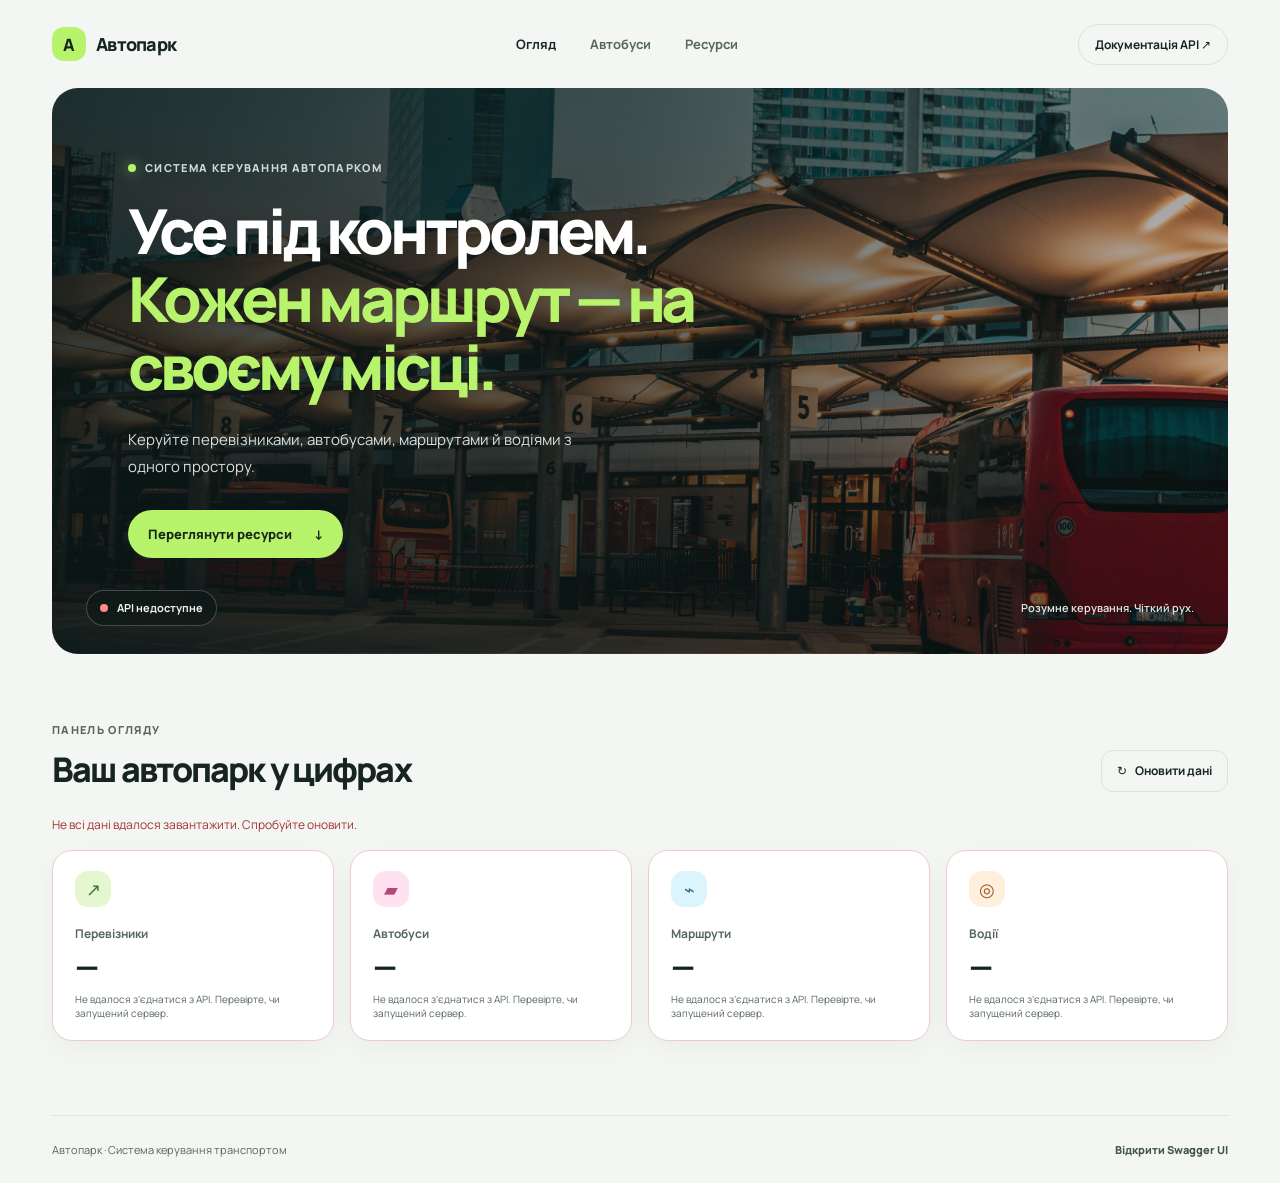
==== frontend/index.html @ 2c57ac28 "Add bus management UI Co-authored-by: Copilot <223556219+Copilot@users.noreply.github.com>" ====
<!doctype html>
<html lang="uk">
  <head>
    <meta charset="utf-8">
    <meta name="viewport" content="width=device-width, initial-scale=1">
    <meta name="theme-color" content="#101918">
    <title>Автопарк — головна</title>
    <link rel="icon" href="favicon.ico?v=2" type="image/x-icon" sizes="any">
    <link rel="preconnect" href="https://fonts.googleapis.com">
    <link rel="preconnect" href="https://fonts.gstatic.com" crossorigin>
    <link href="https://fonts.googleapis.com/css2?family=Manrope:wght@400;500;600;700;800&display=swap" rel="stylesheet">
    <link rel="stylesheet" href="css/styles.css">
    <script type="module" src="js/app.js"></script>
  </head>
  <body>
    <div class="page-shell">
      <header class="topbar">
        <a class="brand" href="index.html" aria-label="Автопарк — головна">
          <span class="brand-mark" aria-hidden="true">A</span>
          <span>Автопарк</span>
        </a>
        <nav class="main-nav" aria-label="Головна навігація">
          <a class="nav-link is-active" href="#overview" aria-current="page">Огляд</a>
          <a class="nav-link" href="buses.html">Автобуси</a>
          <a class="nav-link" href="resources.html">Ресурси</a>
        </nav>
        <a class="docs-link" href="http://127.0.0.1:8000/docs" target="_blank" rel="noreferrer">Документація API <span aria-hidden="true">↗</span></a>
      </header>

      <main>
        <section class="hero" id="overview" aria-labelledby="hero-title">
          <div class="hero-content">
            <p class="eyebrow"><span class="eyebrow-dot"></span> Система керування автопарком</p>
            <h1 id="hero-title">Усе під контролем.<br><span>Кожен маршрут — на своєму місці.</span></h1>
            <p class="hero-copy">Керуйте перевізниками, автобусами, маршрутами й водіями з одного простору.</p>
            <a class="primary-link" href="resources.html">Переглянути ресурси <span aria-hidden="true">↓</span></a>
          </div>
          <div class="hero-bottom">
            <div class="api-status" id="api-status" data-state="loading" role="status" aria-live="polite">
              <span class="status-indicator" aria-hidden="true"></span>
              <span class="status-message">Перевіряємо з’єднання з API…</span>
            </div>
            <span class="hero-caption">Розумне керування. Чіткий рух.</span>
          </div>
        </section>

        <section class="overview-section" id="resources" aria-labelledby="resources-title">
          <div class="section-heading">
            <div>
              <p class="eyebrow eyebrow-dark">Панель огляду</p>
              <h2 id="resources-title">Ваш автопарк у цифрах</h2>
            </div>
            <button class="refresh-button" id="refresh-button" type="button">
              <span aria-hidden="true">↻</span> Оновити дані
            </button>
          </div>
          <p class="section-message" id="overview-message" role="status" aria-live="polite">Завантажуємо дані…</p>
          <div class="stats-grid" id="stats-grid" aria-label="Кількість ресурсів">
            <article class="stat-card" data-resource="companies">
              <span class="stat-icon icon-green" aria-hidden="true">↗</span>
              <p class="stat-label">Перевізники</p>
              <p class="stat-value" data-count>—</p>
              <p class="stat-note" data-note>Очікуємо відповідь API</p>
            </article>
            <article class="stat-card" data-resource="buses">
              <span class="stat-icon icon-pink" aria-hidden="true">▰</span>
              <p class="stat-label">Автобуси</p>
              <p class="stat-value" data-count>—</p>
              <p class="stat-note" data-note>Очікуємо відповідь API</p>
            </article>
            <article class="stat-card" data-resource="routes">
              <span class="stat-icon icon-blue" aria-hidden="true">⌁</span>
              <p class="stat-label">Маршрути</p>
              <p class="stat-value" data-count>—</p>
              <p class="stat-note" data-note>Очікуємо відповідь API</p>
            </article>
            <article class="stat-card" data-resource="drivers">
              <span class="stat-icon icon-orange" aria-hidden="true">◎</span>
              <p class="stat-label">Водії</p>
              <p class="stat-value" data-count>—</p>
              <p class="stat-note" data-note>Очікуємо відповідь API</p>
            </article>
          </div>
        </section>
      </main>

      <footer class="footer">
        <span>Автопарк <span aria-hidden="true">·</span> Система керування транспортом</span>
        <a href="http://127.0.0.1:8000/docs" target="_blank" rel="noreferrer">Відкрити Swagger UI</a>
      </footer>
    </div>
  </body>
</html>
---- frontend/css/styles.css ----
:root {
  color-scheme: light;
  font-family: "Manrope", Arial, sans-serif;
  font-synthesis: none;
  text-rendering: optimizeLegibility;
  --color-text: #172522;
  --color-muted: #566760;
  --color-surface: #ffffff;
  --color-canvas: #f3f6f3;
  --color-border: #dce3de;
  --color-border-strong: #aab8af;
  --color-primary: #b8f36c;
  --color-primary-hover: #c8ff82;
  --color-primary-ink: #172719;
  --color-green: #3d7c35;
  --color-green-soft: #e4f7d1;
  --color-pink: #b74679;
  --color-pink-soft: #ffe1ef;
  --color-blue: #28718a;
  --color-blue-soft: #dcf4fc;
  --color-orange: #9a5a22;
  --color-orange-soft: #fff0de;
  --color-success: #245c37;
  --color-success-soft: var(--color-green-soft);
  --color-warning: #8a5100;
  --color-warning-soft: var(--color-orange-soft);
  --color-danger: #a23535;
  --color-danger-soft: #fff0f0;
  --color-danger-border: #f0cbcb;
  --color-danger-hover: #852929;
  --color-focus: #285fca;
  --color-hero: #152523;
  --color-white: #ffffff;
  --color-on-hero: #edf3ef;
  --color-hero-muted: #d0dbd5;
  --color-hero-copy: #d7dfdb;
  --color-hero-caption: #e4e8e5;
  --color-footer-link: #405449;
  --color-status-warning: #ffd166;
  --color-status-error: #ff8a8a;
  --color-soft-border: #e9eeea;
  --color-footer-border: #e0e7e1;
  --color-hero-overlay: rgb(9 22 22 / 82%);
  --color-hero-overlay-mid: rgb(9 22 22 / 62%);
  --color-hero-overlay-light: rgb(9 22 22 / 25%);
  --color-hero-overlay-bottom: rgb(7 15 15 / 46%);
  --color-hero-status-border: rgb(255 255 255 / 22%);
  --color-hero-status: rgb(12 24 22 / 56%);
  --color-dialog-backdrop: rgb(9 22 22 / 62%);
  --color-brand-glow: rgb(184 243 108 / 68%);
  --shadow-card: 0 8px 26px rgb(32 57 43 / 4%);
  --radius-card: 20px;
  --radius-control: 12px;
  --radius-pill: 999px;
  --transition-control: 160ms ease;
}

* {
  box-sizing: border-box;
}

html {
  scroll-behavior: smooth;
}

body {
  margin: 0;
  background: var(--color-canvas);
  color: var(--color-text);
}

a {
  color: inherit;
  text-decoration: none;
}

button {
  font: inherit;
}

.button,
.refresh-button,
.form-control,
.dialog {
  border-radius: var(--radius-control);
}

.button,
.refresh-button {
  display: inline-flex;
  min-height: 42px;
  align-items: center;
  justify-content: center;
  gap: 8px;
  padding: 0 15px;
  border: 1px solid var(--color-border);
  background: var(--color-surface);
  color: var(--color-text);
  cursor: pointer;
  font: inherit;
  font-size: 12px;
  font-weight: 700;
  text-align: center;
  transition:
    background-color var(--transition-control),
    border-color var(--transition-control),
    color var(--transition-control),
    transform var(--transition-control);
}

.button:hover:not(:disabled),
.refresh-button:hover:not(:disabled) {
  border-color: var(--color-border-strong);
  background: var(--color-surface);
}

.button:active:not(:disabled),
.refresh-button:active:not(:disabled) {
  transform: translateY(1px);
}

.button:focus-visible,
.refresh-button:focus-visible,
a:focus-visible,
.form-control:focus-visible,
.dialog :focus-visible {
  outline: 3px solid var(--color-focus);
  outline-offset: 3px;
}

.button:disabled,
.refresh-button:disabled,
.form-control:disabled {
  border-color: var(--color-border);
  background: var(--color-canvas);
  color: var(--color-muted);
  cursor: not-allowed;
}

.button-primary {
  border-color: var(--color-primary);
  background: var(--color-primary);
  color: var(--color-primary-ink);
}

.button-primary:hover:not(:disabled) {
  border-color: var(--color-primary-hover);
  background: var(--color-primary-hover);
}

.button-danger {
  border-color: var(--color-danger);
  background: var(--color-danger);
  color: var(--color-white);
}

.button-danger:hover:not(:disabled) {
  border-color: var(--color-danger-hover);
  background: var(--color-danger-hover);
}

.form-field {
  display: grid;
  gap: 6px;
}

.form-label {
  color: var(--color-text);
  font-size: 13px;
  font-weight: 700;
}

.form-control {
  width: 100%;
  min-height: 42px;
  padding: 9px 12px;
  border: 1px solid var(--color-border-strong);
  background: var(--color-surface);
  color: var(--color-text);
  font: inherit;
}

.form-control::placeholder {
  color: var(--color-muted);
  opacity: 1;
}

.form-control[aria-invalid="true"] {
  border-color: var(--color-danger);
}

.form-hint {
  color: var(--color-muted);
  font-size: 12px;
}

.form-error {
  color: var(--color-danger);
  font-size: 12px;
  font-weight: 600;
}

.table-scroll {
  overflow-x: auto;
  border: 1px solid var(--color-border);
  border-radius: var(--radius-card);
  background: var(--color-surface);
}

.data-table {
  width: 100%;
  border-collapse: collapse;
  color: var(--color-text);
  font-size: 13px;
  text-align: left;
}

.data-table th,
.data-table td {
  padding: 12px 16px;
  border-bottom: 1px solid var(--color-border);
}

.data-table th {
  background: var(--color-canvas);
  font-weight: 800;
}

.data-table tbody tr:hover {
  background: var(--color-canvas);
}

.data-table tbody tr:last-child td {
  border-bottom: 0;
}

.badge {
  display: inline-flex;
  align-items: center;
  gap: 6px;
  padding: 4px 9px;
  border-radius: var(--radius-pill);
  font-size: 11px;
  font-weight: 800;
}

.badge[data-variant="success"] {
  background: var(--color-success-soft);
  color: var(--color-success);
}

.badge[data-variant="warning"] {
  background: var(--color-warning-soft);
  color: var(--color-warning);
}

.badge[data-variant="danger"] {
  background: var(--color-danger-soft);
  color: var(--color-danger);
}

.alert,
.dialog {
  border: 1px solid var(--color-border);
  background: var(--color-surface);
  color: var(--color-text);
}

.alert {
  padding: 12px 16px;
  border-radius: var(--radius-control);
}

.alert[data-variant="success"] {
  border-color: var(--color-green-soft);
  background: var(--color-success-soft);
  color: var(--color-success);
}

.alert[data-variant="warning"] {
  border-color: var(--color-orange-soft);
  background: var(--color-warning-soft);
  color: var(--color-warning);
}

.alert[data-variant="danger"] {
  border-color: var(--color-danger-border);
  background: var(--color-danger-soft);
  color: var(--color-danger);
}

.dialog {
  max-width: min(560px, calc(100% - 32px));
  padding: 24px;
  border-color: var(--color-border);
  box-shadow: var(--shadow-card);
  color: var(--color-text);
}

.dialog::backdrop {
  background: var(--color-dialog-backdrop);
}

.section-message[data-state="error"] {
  color: var(--color-danger);
}

.resource-page {
  min-height: calc(100vh - 156px);
  padding: 42px 0 64px;
}

.resource-intro {
  margin-bottom: 32px;
}

.resource-intro .eyebrow {
  margin-bottom: 10px;
}

.resource-intro h1 {
  margin: 0;
  font-size: clamp(30px, 4vw, 44px);
  letter-spacing: -0.055em;
}

.resource-intro > p:last-child {
  margin: 12px 0 0;
  color: var(--color-muted);
  font-size: 14px;
}

.resource-notice {
  margin: 0 0 20px;
}

.resource-notice[hidden],
.resource-state[hidden],
.table-scroll[hidden] {
  display: none;
}

.resource-panel {
  margin-top: 24px;
  padding: 24px;
  border: 1px solid var(--color-soft-border);
  border-radius: var(--radius-card);
  background: var(--color-surface);
  box-shadow: var(--shadow-card);
}

.resource-heading {
  display: flex;
  align-items: center;
  justify-content: space-between;
  gap: 20px;
  margin-bottom: 18px;
}

.resource-heading .eyebrow {
  margin-bottom: 6px;
}

.resource-heading h2,
.dialog-heading h2 {
  margin: 0;
  font-size: clamp(20px, 3vw, 26px);
  letter-spacing: -0.04em;
}

.resource-count {
  color: var(--color-muted);
  font-size: 14px;
  font-weight: 600;
  letter-spacing: 0;
  white-space: nowrap;
}

.bus-filters {
  display: grid;
  grid-template-columns: minmax(180px, 1.5fr) minmax(180px, 1fr) auto;
  align-items: end;
  gap: 14px;
  margin-bottom: 20px;
}

.bus-reset {
  min-height: 44px;
}

.resource-state {
  margin: 0;
  color: var(--color-muted);
  font-size: 13px;
}

.resource-state[data-state="error"] {
  color: var(--color-danger);
}

.table-action {
  min-height: 34px;
  padding: 0 10px;
  font-size: 11px;
  white-space: nowrap;
}

.data-table td:last-child {
  white-space: nowrap;
}

.data-table td .table-action + .table-action {
  margin-left: 6px;
}

.button-danger.table-action {
  border-color: var(--color-danger-border);
  background: var(--color-danger-soft);
  color: var(--color-danger);
}

.button-danger.table-action:hover:not(:disabled) {
  border-color: var(--color-danger);
  background: var(--color-danger);
  color: var(--color-white);
}

.resource-dialog {
  width: min(520px, calc(100% - 32px));
}

.resource-dialog form {
  display: grid;
  gap: 20px;
}

.dialog-heading {
  display: flex;
  align-items: start;
  justify-content: space-between;
  gap: 16px;
}

.dialog-heading .eyebrow {
  margin-bottom: 6px;
}

.icon-button {
  display: grid;
  width: 36px;
  height: 36px;
  place-items: center;
  border: 1px solid var(--color-border);
  border-radius: var(--radius-pill);
  background: var(--color-surface);
  color: var(--color-text);
  cursor: pointer;
  font: inherit;
  font-size: 24px;
  line-height: 1;
}

.icon-button:hover {
  background: var(--color-canvas);
}

.resource-form-fields {
  display: grid;
  gap: 16px;
}

.dialog-error {
  margin: 0;
}

.dialog-actions {
  display: flex;
  justify-content: end;
  gap: 10px;
}

.page-shell {
  width: min(1440px, 100%);
  margin: 0 auto;
  padding: 0 52px;
}

.topbar {
  display: flex;
  min-height: 88px;
  align-items: center;
  justify-content: space-between;
  gap: 24px;
}

.brand {
  display: inline-flex;
  align-items: center;
  gap: 10px;
  font-size: 18px;
  font-weight: 800;
  letter-spacing: -0.04em;
}

.brand-mark {
  display: grid;
  width: 34px;
  height: 34px;
  place-items: center;
  border-radius: 12px;
  background: var(--color-primary);
  color: var(--color-primary-ink);
  font-size: 17px;
}

.main-nav {
  display: flex;
  align-items: center;
  gap: 34px;
  color: var(--color-muted);
  font-size: 13px;
  font-weight: 700;
}

.nav-link {
  padding: 10px 0;
}

.nav-link:hover,
.nav-link.is-active {
  color: var(--color-text);
}

.docs-link {
  padding: 11px 16px;
  border: 1px solid var(--color-border);
  border-radius: 999px;
  font-size: 12px;
  font-weight: 700;
}

.docs-link:hover,
.refresh-button:hover {
  border-color: var(--color-border-strong);
  background: var(--color-surface);
}

.hero {
  position: relative;
  display: flex;
  min-height: 490px;
  overflow: hidden;
  align-items: center;
  border-radius: 26px;
  background-color: var(--color-hero);
  background-image:
    linear-gradient(90deg, var(--color-hero-overlay) 0%, var(--color-hero-overlay-mid) 49%, var(--color-hero-overlay-light) 100%),
    linear-gradient(0deg, var(--color-hero-overlay-bottom), transparent 48%),
    url("../static/autopark_bg.jpg");
  background-position: center;
  background-size: cover;
  color: var(--color-white);
}

.hero-content {
  max-width: 760px;
  padding: 72px 76px 96px;
}

.eyebrow {
  display: flex;
  align-items: center;
  gap: 9px;
  margin: 0 0 22px;
  color: var(--color-hero-muted);
  font-size: 11px;
  font-weight: 800;
  letter-spacing: 0.12em;
  text-transform: uppercase;
}

.eyebrow-dot {
  width: 8px;
  height: 8px;
  border-radius: 50%;
  background: var(--color-primary);
  box-shadow: 0 0 14px var(--color-brand-glow);
}

.hero h1 {
  max-width: 690px;
  margin: 0;
  font-size: clamp(34px, 5vw, 62px);
  font-weight: 800;
  letter-spacing: -0.065em;
  line-height: 1.1;
}

.hero h1 span {
  color: var(--color-primary);
}

.hero-copy {
  max-width: 480px;
  margin: 24px 0 30px;
  color: var(--color-hero-copy);
  font-size: 15px;
  line-height: 1.8;
}

.primary-link {
  display: inline-flex;
  min-height: 48px;
  align-items: center;
  gap: 22px;
  padding: 0 20px;
  border-radius: 999px;
  background: var(--color-primary);
  color: var(--color-primary-ink);
  font-size: 13px;
  font-weight: 800;
  transition: transform var(--transition-control), background var(--transition-control);
}

.primary-link:hover {
  transform: translateY(-2px);
  background: var(--color-primary-hover);
}

.hero-bottom {
  position: absolute;
  right: 34px;
  bottom: 28px;
  left: 34px;
  display: flex;
  align-items: center;
  justify-content: space-between;
  gap: 16px;
}

.api-status {
  display: inline-flex;
  min-height: 36px;
  align-items: center;
  gap: 9px;
  padding: 0 13px;
  border: 1px solid var(--color-hero-status-border);
  border-radius: 999px;
  background: var(--color-hero-status);
  color: var(--color-on-hero);
  font-size: 11px;
  font-weight: 700;
  backdrop-filter: blur(10px);
}

.status-indicator {
  width: 8px;
  height: 8px;
  border-radius: 50%;
  background: var(--color-status-warning);
}

.api-status[data-state="online"] .status-indicator {
  background: var(--color-primary);
}

.api-status[data-state="error"] .status-indicator {
  background: var(--color-status-error);
}

.hero-caption {
  color: var(--color-hero-caption);
  font-size: 11px;
  font-weight: 600;
}

.overview-section {
  padding: 68px 0 74px;
}

.section-heading {
  display: flex;
  align-items: end;
  justify-content: space-between;
  gap: 20px;
  margin-bottom: 24px;
}

.eyebrow-dark {
  margin-bottom: 9px;
  color: var(--color-muted);
}

.section-heading h2 {
  margin: 0;
  font-size: clamp(24px, 3vw, 34px);
  font-weight: 800;
  letter-spacing: -0.055em;
}

.refresh-button {
  background: transparent;
}

.section-message {
  min-height: 20px;
  margin: 0 0 14px;
  color: var(--color-muted);
  font-size: 12px;
}

.section-message[data-state="error"] {
  color: var(--color-danger);
}

.stats-grid {
  display: grid;
  grid-template-columns: repeat(4, minmax(0, 1fr));
  gap: 16px;
}

.stat-card {
  min-height: 176px;
  padding: 20px 22px;
  border: 1px solid var(--color-soft-border);
  border-radius: var(--radius-card);
  background: var(--color-surface);
  box-shadow: var(--shadow-card);
}

.stat-icon {
  display: grid;
  width: 36px;
  height: 36px;
  place-items: center;
  border-radius: 13px;
  font-size: 18px;
  font-weight: 800;
}

.icon-green {
  background: var(--color-green-soft);
  color: var(--color-green);
}

.icon-pink {
  background: var(--color-pink-soft);
  color: var(--color-pink);
}

.icon-blue {
  background: var(--color-blue-soft);
  color: var(--color-blue);
}

.icon-orange {
  background: var(--color-orange-soft);
  color: var(--color-orange);
}

.stat-label {
  margin: 18px 0 3px;
  color: var(--color-muted);
  font-size: 12px;
  font-weight: 700;
}

.stat-value {
  margin: 0;
  font-size: 31px;
  font-weight: 800;
  letter-spacing: -0.06em;
}

.stat-note {
  margin: 5px 0 0;
  color: var(--color-muted);
  font-size: 10px;
}

.stat-card[data-state="error"] {
  border-color: var(--color-danger-border);
}

.footer {
  display: flex;
  min-height: 68px;
  align-items: center;
  justify-content: space-between;
  gap: 16px;
  border-top: 1px solid var(--color-footer-border);
  color: var(--color-muted);
  font-size: 11px;
}

.footer a {
  color: var(--color-footer-link);
  font-weight: 800;
}

@media (max-width: 800px) {
  .page-shell {
    padding: 0 24px;
  }

  .topbar {
    min-height: 74px;
  }

  .hero {
    min-height: 455px;
    background-position: 58% center;
  }

  .hero-content {
    padding: 62px 42px 90px;
  }

  .stats-grid {
    grid-template-columns: repeat(2, minmax(0, 1fr));
  }
}

@media (max-width: 520px) {
  .page-shell {
    padding: 0 14px;
  }

  .topbar {
    display: grid;
    min-height: 0;
    grid-template-columns: minmax(0, 1fr) auto;
    grid-template-rows: auto auto;
    gap: 10px;
    padding: 12px 0;
  }

  .brand {
    gap: 7px;
    font-size: 15px;
  }

  .brand-mark {
    width: 30px;
    height: 30px;
  }

  .main-nav {
    grid-column: 1 / -1;
    justify-content: center;
    gap: 14px;
    font-size: 11px;
  }

  .docs-link {
    justify-self: end;
    padding: 9px 10px;
    font-size: 10px;
    white-space: nowrap;
  }

  .hero {
    min-height: 500px;
    border-radius: 20px;
    background-position: 60% center;
  }

  .hero-content {
    padding: 50px 24px 100px;
  }

  .hero h1 {
    font-size: clamp(33px, 9vw, 46px);
  }

  .hero-copy {
    font-size: 13px;
  }

  .hero-bottom {
    right: 18px;
    bottom: 18px;
    left: 18px;
  }

  .api-status {
    max-width: 75%;
    font-size: 10px;
  }

  .hero-caption {
    display: none;
  }

  .overview-section {
    padding: 48px 0;
  }

  .section-heading {
    align-items: start;
  }

  .refresh-button {
    min-height: 38px;
    padding: 0 10px;
    font-size: 10px;
    white-space: nowrap;
  }

  .stats-grid {
    gap: 10px;
  }

  .stat-card {
    min-height: 158px;
    padding: 16px;
    border-radius: 16px;
  }

  .stat-value {
    font-size: 27px;
  }

  .footer {
    align-items: start;
    flex-direction: column;
    justify-content: center;
    padding: 16px 0;
  }

  .resource-page {
    padding: 28px 0 48px;
  }

  .resource-panel {
    padding: 18px 14px;
  }

  .resource-heading {
    align-items: start;
    flex-direction: column;
    gap: 12px;
  }

  .resource-heading > .button {
    width: 100%;
  }

  .bus-filters {
    grid-template-columns: minmax(0, 1fr);
    gap: 10px;
  }

  .bus-reset {
    width: 100%;
  }

  .data-table th,
  .data-table td {
    padding: 10px;
  }
}

@media (max-width: 376px) {
  .stats-grid {
    grid-template-columns: minmax(0, 1fr);
  }
}

@media (prefers-reduced-motion: reduce) {
  *,
  *::before,
  *::after {
    scroll-behavior: auto !important;
    transition-duration: 0.01ms !important;
  }
}
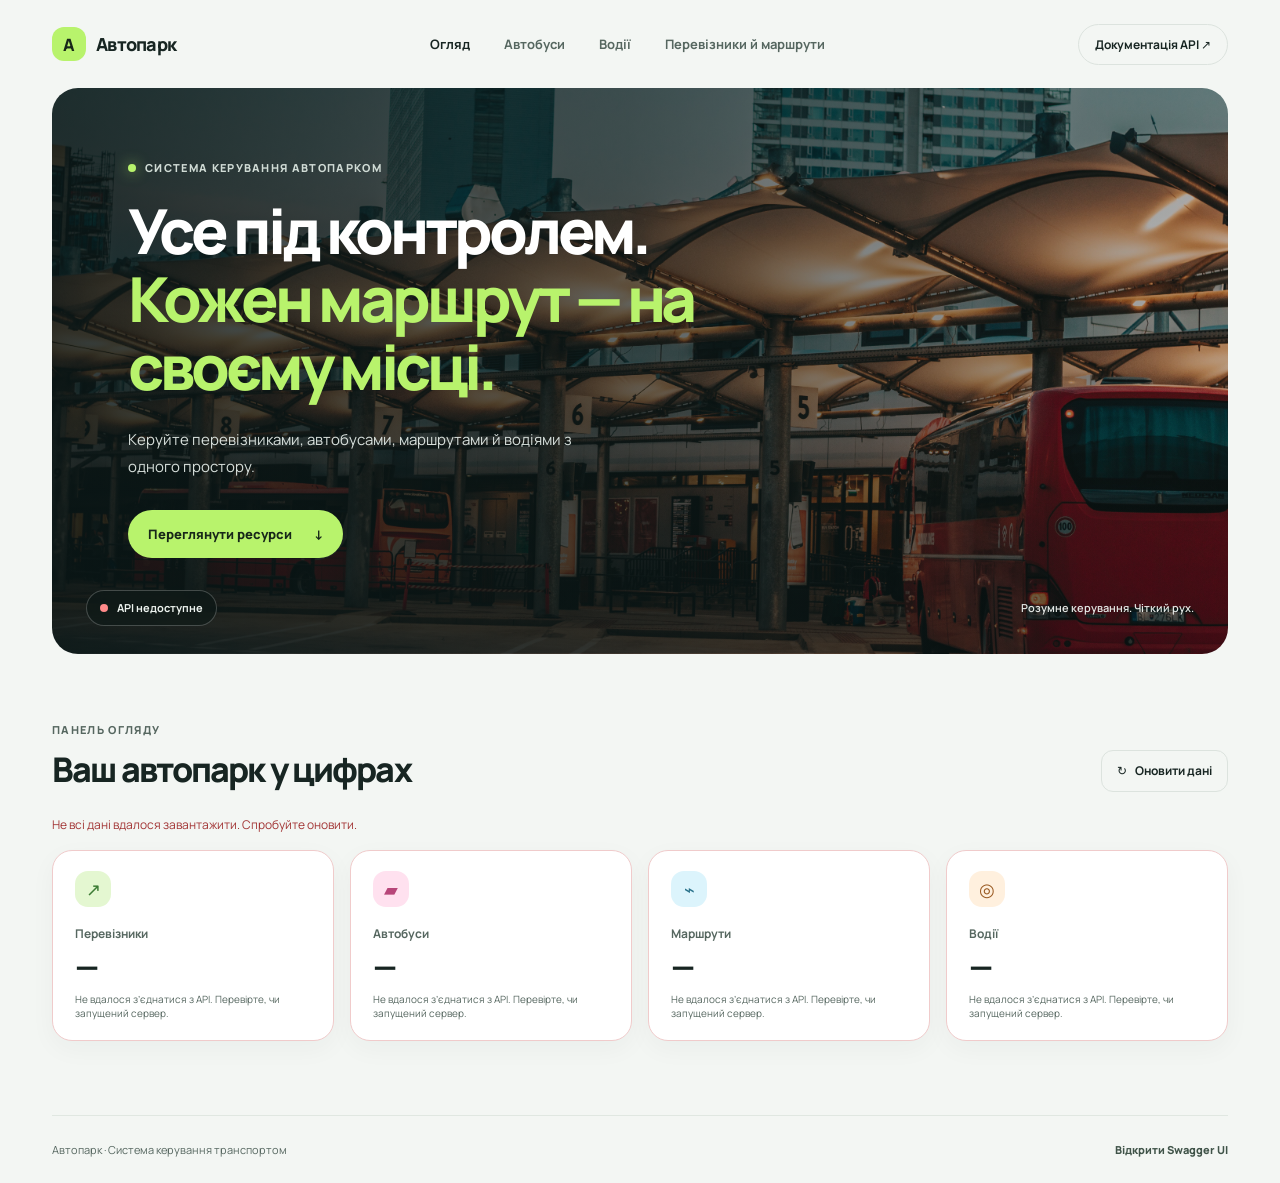
==== commit af1f0c67: "Add drivers list and responsive header menu Co-authored-by: Copilot <223556219+Copilot@users.noreply" ====
--- a/frontend/index.html
+++ b/frontend/index.html
@@ -11,6 +11,7 @@
     <link href="https://fonts.googleapis.com/css2?family=Manrope:wght@400;500;600;700;800&display=swap" rel="stylesheet">
     <link rel="stylesheet" href="css/styles.css">
     <script type="module" src="js/app.js"></script>
+    <script type="module" src="js/navigation.js"></script>
   </head>
   <body>
     <div class="page-shell">
@@ -19,12 +20,16 @@
           <span class="brand-mark" aria-hidden="true">A</span>
           <span>Автопарк</span>
         </a>
-        <nav class="main-nav" aria-label="Головна навігація">
+        <button class="menu-toggle" type="button" aria-label="Відкрити меню" aria-expanded="false" aria-controls="primary-navigation">
+          <span></span><span></span><span></span>
+        </button>
+        <nav class="main-nav" id="primary-navigation" aria-label="Головна навігація">
           <a class="nav-link is-active" href="#overview" aria-current="page">Огляд</a>
           <a class="nav-link" href="buses.html">Автобуси</a>
-          <a class="nav-link" href="resources.html">Ресурси</a>
+          <a class="nav-link" href="drivers.html">Водії</a>
+          <a class="nav-link" href="resources.html">Перевізники й маршрути</a>
         </nav>
-        <a class="docs-link" href="http://127.0.0.1:8000/docs" target="_blank" rel="noreferrer">Документація API <span aria-hidden="true">↗</span></a>
+        <a class="docs-link" href="http://127.0.0.1:8000/docs" target="_blank" rel="noreferrer" aria-label="Документація API"><span class="docs-link-label">Документація API</span> <span aria-hidden="true">↗</span></a>
       </header>
 
       <main>
--- a/frontend/css/styles.css
+++ b/frontend/css/styles.css
@@ -108,6 +108,11 @@
     transform var(--transition-control);
 }
 
+.button[hidden],
+.refresh-button[hidden] {
+  display: none;
+}
+
 .button:hover:not(:disabled),
 .refresh-button:hover:not(:disabled) {
   border-color: var(--color-border-strong);
@@ -123,7 +128,8 @@
 .refresh-button:focus-visible,
 a:focus-visible,
 .form-control:focus-visible,
-.dialog :focus-visible {
+.dialog :focus-visible,
+.table-scroll:focus-visible {
   outline: 3px solid var(--color-focus);
   outline-offset: 3px;
 }
@@ -386,6 +392,39 @@
 
 .bus-reset {
   min-height: 44px;
+}
+
+.driver-controls {
+  display: grid;
+  grid-template-columns: minmax(0, 1fr) minmax(170px, 0.35fr);
+  align-items: start;
+  gap: 16px;
+  margin-bottom: 20px;
+}
+
+.driver-summary {
+  margin: 0 0 12px;
+  color: var(--color-muted);
+  font-size: 12px;
+}
+
+.driver-pagination {
+  display: flex;
+  align-items: center;
+  justify-content: space-between;
+  gap: 16px;
+  margin-top: 18px;
+}
+
+.driver-pagination[hidden] {
+  display: none;
+}
+
+.driver-page-indicator {
+  color: var(--color-text);
+  font-size: 12px;
+  font-weight: 700;
+  text-align: center;
 }
 
 .resource-state {
@@ -486,20 +525,22 @@
 }
 
 .topbar {
-  display: flex;
+  display: grid;
   min-height: 88px;
   align-items: center;
-  justify-content: space-between;
   gap: 24px;
+  grid-template-columns: auto minmax(0, 1fr) auto;
 }
 
 .brand {
   display: inline-flex;
+  width: max-content;
   align-items: center;
   gap: 10px;
   font-size: 18px;
   font-weight: 800;
   letter-spacing: -0.04em;
+  white-space: nowrap;
 }
 
 .brand-mark {
@@ -515,15 +556,54 @@
 
 .main-nav {
   display: flex;
-  align-items: center;
+  min-width: 0;
+  align-items: center;
+  justify-content: center;
   gap: 34px;
   color: var(--color-muted);
   font-size: 13px;
   font-weight: 700;
 }
 
+.menu-toggle {
+  display: none;
+  width: 42px;
+  height: 40px;
+  place-content: center;
+  gap: 5px;
+  padding: 0;
+  border: 1px solid var(--color-border);
+  border-radius: var(--radius-control);
+  background: var(--color-surface);
+  color: var(--color-text);
+  cursor: pointer;
+}
+
+.menu-toggle span {
+  display: block;
+  width: 18px;
+  height: 2px;
+  border-radius: var(--radius-pill);
+  background: currentColor;
+  transition: transform var(--transition-control);
+}
+
+.menu-toggle[aria-expanded="true"] span:first-child {
+  transform: translateY(7px) rotate(45deg);
+}
+
+.menu-toggle[aria-expanded="true"] span:nth-child(2) {
+  opacity: 0;
+}
+
+.menu-toggle[aria-expanded="true"] span:last-child {
+  transform: translateY(-7px) rotate(-45deg);
+}
+
 .nav-link {
+  flex: 0 0 auto;
   padding: 10px 0;
+  white-space: nowrap;
 }
 
 .nav-link:hover,
@@ -803,10 +883,6 @@
     padding: 0 24px;
   }
 
-  .topbar {
-    min-height: 74px;
-  }
-
   .hero {
     min-height: 455px;
     background-position: 58% center;
@@ -821,18 +897,47 @@
   }
 }
 
+@media (max-width: 1100px) {
+  .topbar {
+    min-height: 0;
+    grid-template-columns: minmax(0, 1fr) auto;
+    grid-template-rows: auto auto;
+    gap: 10px 16px;
+    padding: 12px 0;
+  }
+
+  .brand {
+    grid-column: 1;
+    grid-row: 1;
+  }
+
+  .main-nav {
+    grid-column: 1 / -1;
+    grid-row: 2;
+    justify-content: flex-start;
+    gap: 24px;
+    overflow-x: auto;
+    overscroll-behavior-x: contain;
+    scrollbar-width: none;
+  }
+
+  .main-nav::-webkit-scrollbar {
+    display: none;
+  }
+
+  .docs-link {
+    grid-column: 2;
+    grid-row: 1;
+  }
+}
+
 @media (max-width: 520px) {
   .page-shell {
     padding: 0 14px;
   }
 
   .topbar {
-    display: grid;
-    min-height: 0;
-    grid-template-columns: minmax(0, 1fr) auto;
-    grid-template-rows: auto auto;
-    gap: 10px;
-    padding: 12px 0;
+    gap: 10px 12px;
   }
 
   .brand {
@@ -846,17 +951,17 @@
   }
 
   .main-nav {
-    grid-column: 1 / -1;
-    justify-content: center;
-    gap: 14px;
     font-size: 11px;
   }
 
   .docs-link {
-    justify-self: end;
-    padding: 9px 10px;
+    padding: 9px 11px;
     font-size: 10px;
     white-space: nowrap;
+  }
+
+  .docs-link-label {
+    display: none;
   }
 
   .hero {
@@ -955,9 +1060,72 @@
     width: 100%;
   }
 
+  .driver-controls {
+    grid-template-columns: minmax(0, 1fr);
+    gap: 12px;
+  }
+
+  .driver-pagination {
+    display: grid;
+    grid-template-columns: minmax(0, 1fr) minmax(0, 1fr);
+    gap: 12px;
+  }
+
+  .driver-page-indicator {
+    grid-column: 1 / -1;
+    grid-row: 1;
+  }
+
   .data-table th,
   .data-table td {
     padding: 10px;
+  }
+}
+
+@media (max-width: 767.98px) {
+  .topbar {
+    grid-template-columns: minmax(0, 1fr) auto auto;
+  }
+
+  .menu-toggle {
+    display: grid;
+    grid-column: 2;
+    grid-row: 1;
+  }
+
+  .docs-link {
+    grid-column: 3;
+    grid-row: 1;
+  }
+
+  .main-nav,
+  .main-nav.is-open {
+    grid-column: 1 / -1;
+    grid-row: 2;
+    flex-direction: column;
+    align-items: stretch;
+    gap: 0;
+    overflow: visible;
+    border: 1px solid var(--color-border);
+    border-radius: var(--radius-control);
+    background: var(--color-surface);
+    box-shadow: var(--shadow-card);
+  }
+
+  .main-nav {
+    display: none;
+  }
+
+  .main-nav.is-open {
+    display: flex;
+  }
+
+  .nav-link {
+    padding: 12px 14px;
+  }
+
+  .nav-link + .nav-link {
+    border-top: 1px solid var(--color-soft-border);
   }
 }
 
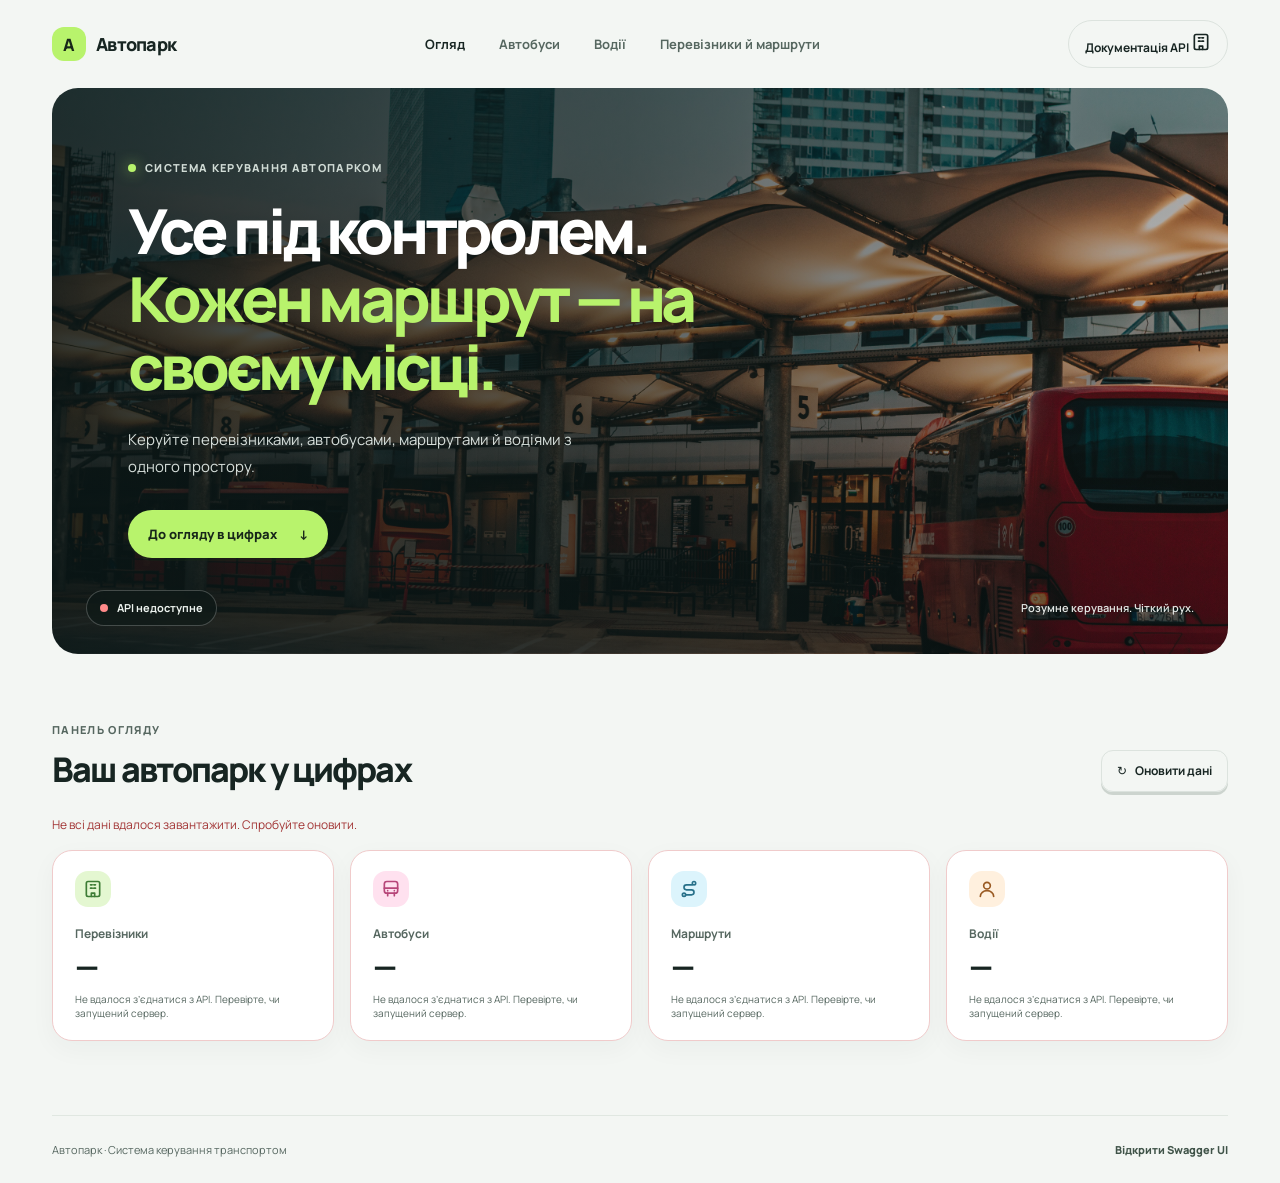
==== commit 901e3b56: "Final UI pass: BEM classes, popup confirm, success banner, hover states, stricter validation Co-auth" ====
--- a/frontend/index.html
+++ b/frontend/index.html
@@ -14,77 +14,77 @@
     <script type="module" src="js/navigation.js"></script>
   </head>
   <body>
-    <div class="page-shell">
-      <header class="topbar">
-        <a class="brand" href="index.html" aria-label="Автопарк — головна">
-          <span class="brand-mark" aria-hidden="true">A</span>
+    <div class="page">
+      <header class="header">
+        <a class="header__brand" href="index.html" aria-label="Автопарк — головна">
+          <span class="header__brand-mark" aria-hidden="true">A</span>
           <span>Автопарк</span>
         </a>
-        <button class="menu-toggle" type="button" aria-label="Відкрити меню" aria-expanded="false" aria-controls="primary-navigation">
+        <button class="header__toggle" type="button" aria-label="Відкрити меню" aria-expanded="false" aria-controls="primary-navigation">
           <span></span><span></span><span></span>
         </button>
-        <nav class="main-nav" id="primary-navigation" aria-label="Головна навігація">
-          <a class="nav-link is-active" href="#overview" aria-current="page">Огляд</a>
-          <a class="nav-link" href="buses.html">Автобуси</a>
-          <a class="nav-link" href="drivers.html">Водії</a>
-          <a class="nav-link" href="resources.html">Перевізники й маршрути</a>
+        <nav class="nav" id="primary-navigation" aria-label="Головна навігація">
+          <a class="nav__link nav__link--active" href="#overview" aria-current="page">Огляд</a>
+          <a class="nav__link" href="buses.html">Автобуси</a>
+          <a class="nav__link" href="drivers.html">Водії</a>
+          <a class="nav__link" href="resources.html">Перевізники й маршрути</a>
         </nav>
-        <a class="docs-link" href="http://127.0.0.1:8000/docs" target="_blank" rel="noreferrer" aria-label="Документація API"><span class="docs-link-label">Документація API</span> <span aria-hidden="true">↗</span></a>
+        <a class="header__docs" href="http://127.0.0.1:8000/docs" target="_blank" rel="noreferrer" aria-label="Документація API"><span class="header__docs-label">Документація API</span> <span aria-hidden="true"><svg class="stats__svg" viewBox="0 0 24 24" fill="none" stroke="currentColor" stroke-width="2" stroke-linecap="round" stroke-linejoin="round"><rect x="4" y="3" width="16" height="18" rx="2"/><path d="M9 7h2M13 7h2M9 11h2M13 11h2M10 21v-4h4v4"/></svg></span></a>
       </header>
 
       <main>
         <section class="hero" id="overview" aria-labelledby="hero-title">
-          <div class="hero-content">
-            <p class="eyebrow"><span class="eyebrow-dot"></span> Система керування автопарком</p>
+          <div class="hero__content">
+            <p class="eyebrow"><span class="eyebrow__dot"></span> Система керування автопарком</p>
             <h1 id="hero-title">Усе під контролем.<br><span>Кожен маршрут — на своєму місці.</span></h1>
-            <p class="hero-copy">Керуйте перевізниками, автобусами, маршрутами й водіями з одного простору.</p>
-            <a class="primary-link" href="resources.html">Переглянути ресурси <span aria-hidden="true">↓</span></a>
+            <p class="hero__copy">Керуйте перевізниками, автобусами, маршрутами й водіями з одного простору.</p>
+            <a class="hero__link" href="#resources">До огляду в цифрах <span aria-hidden="true">↓</span></a>
           </div>
-          <div class="hero-bottom">
+          <div class="hero__bottom">
             <div class="api-status" id="api-status" data-state="loading" role="status" aria-live="polite">
-              <span class="status-indicator" aria-hidden="true"></span>
-              <span class="status-message">Перевіряємо з’єднання з API…</span>
+              <span class="api-status__indicator" aria-hidden="true"></span>
+              <span class="api-status__message">Перевіряємо з’єднання з API…</span>
             </div>
-            <span class="hero-caption">Розумне керування. Чіткий рух.</span>
+            <span class="hero__caption">Розумне керування. Чіткий рух.</span>
           </div>
         </section>
 
-        <section class="overview-section" id="resources" aria-labelledby="resources-title">
-          <div class="section-heading">
+        <section class="overview" id="resources" aria-labelledby="resources-title">
+          <div class="overview__heading">
             <div>
-              <p class="eyebrow eyebrow-dark">Панель огляду</p>
+              <p class="eyebrow eyebrow--dark">Панель огляду</p>
               <h2 id="resources-title">Ваш автопарк у цифрах</h2>
             </div>
-            <button class="refresh-button" id="refresh-button" type="button">
+            <button class="overview__refresh" id="refresh-button" type="button">
               <span aria-hidden="true">↻</span> Оновити дані
             </button>
           </div>
-          <p class="section-message" id="overview-message" role="status" aria-live="polite">Завантажуємо дані…</p>
-          <div class="stats-grid" id="stats-grid" aria-label="Кількість ресурсів">
-            <article class="stat-card" data-resource="companies">
-              <span class="stat-icon icon-green" aria-hidden="true">↗</span>
-              <p class="stat-label">Перевізники</p>
-              <p class="stat-value" data-count>—</p>
-              <p class="stat-note" data-note>Очікуємо відповідь API</p>
-            </article>
-            <article class="stat-card" data-resource="buses">
-              <span class="stat-icon icon-pink" aria-hidden="true">▰</span>
-              <p class="stat-label">Автобуси</p>
-              <p class="stat-value" data-count>—</p>
-              <p class="stat-note" data-note>Очікуємо відповідь API</p>
-            </article>
-            <article class="stat-card" data-resource="routes">
-              <span class="stat-icon icon-blue" aria-hidden="true">⌁</span>
-              <p class="stat-label">Маршрути</p>
-              <p class="stat-value" data-count>—</p>
-              <p class="stat-note" data-note>Очікуємо відповідь API</p>
-            </article>
-            <article class="stat-card" data-resource="drivers">
-              <span class="stat-icon icon-orange" aria-hidden="true">◎</span>
-              <p class="stat-label">Водії</p>
-              <p class="stat-value" data-count>—</p>
-              <p class="stat-note" data-note>Очікуємо відповідь API</p>
-            </article>
+          <p class="overview__message" id="overview-message" role="status" aria-live="polite">Завантажуємо дані…</p>
+          <div class="stats" id="stats-grid" aria-label="Кількість ресурсів">
+            <a class="stats__card" href="resources.html#companies" data-resource="companies">
+              <span class="stats__icon stats__icon--green" aria-hidden="true"><svg class="stats__svg" viewBox="0 0 24 24" fill="none" stroke="currentColor" stroke-width="2" stroke-linecap="round" stroke-linejoin="round"><rect x="4" y="3" width="16" height="18" rx="2"/><path d="M9 7h2M13 7h2M9 11h2M13 11h2M10 21v-4h4v4"/></svg></span>
+              <p class="stats__label">Перевізники</p>
+              <p class="stats__value" data-count>—</p>
+              <p class="stats__note" data-note>Очікуємо відповідь API</p>
+            </a>
+            <a class="stats__card" href="buses.html" data-resource="buses">
+              <span class="stats__icon stats__icon--pink" aria-hidden="true"><svg class="stats__svg" viewBox="0 0 24 24" fill="none" stroke="currentColor" stroke-width="2" stroke-linecap="round" stroke-linejoin="round"><rect x="4" y="3" width="16" height="14" rx="3"/><path d="M4 11h16M8 17v3M16 17v3M8 14h.01M16 14h.01"/></svg></span>
+              <p class="stats__label">Автобуси</p>
+              <p class="stats__value" data-count>—</p>
+              <p class="stats__note" data-note>Очікуємо відповідь API</p>
+            </a>
+            <a class="stats__card" href="resources.html#routes" data-resource="routes">
+              <span class="stats__icon stats__icon--blue" aria-hidden="true"><svg class="stats__svg" viewBox="0 0 24 24" fill="none" stroke="currentColor" stroke-width="2" stroke-linecap="round" stroke-linejoin="round"><circle cx="6" cy="19" r="2"/><circle cx="18" cy="5" r="2"/><path d="M8 19h7a3 3 0 0 0 0-6H9a3 3 0 0 1 0-6h7"/></svg></span>
+              <p class="stats__label">Маршрути</p>
+              <p class="stats__value" data-count>—</p>
+              <p class="stats__note" data-note>Очікуємо відповідь API</p>
+            </a>
+            <a class="stats__card" href="drivers.html" data-resource="drivers">
+              <span class="stats__icon stats__icon--orange" aria-hidden="true"><svg class="stats__svg" viewBox="0 0 24 24" fill="none" stroke="currentColor" stroke-width="2" stroke-linecap="round" stroke-linejoin="round"><circle cx="12" cy="8" r="4"/><path d="M4 21c0-4 3.6-7 8-7s8 3 8 7"/></svg></span>
+              <p class="stats__label">Водії</p>
+              <p class="stats__value" data-count>—</p>
+              <p class="stats__note" data-note>Очікуємо відповідь API</p>
+            </a>
           </div>
         </section>
       </main>
--- a/frontend/css/styles.css
+++ b/frontend/css/styles.css
@@ -79,14 +79,14 @@
 }
 
 .button,
-.refresh-button,
-.form-control,
+.overview__refresh,
+.form__control,
 .dialog {
   border-radius: var(--radius-control);
 }
 
 .button,
-.refresh-button {
+.overview__refresh {
   display: inline-flex;
   min-height: 42px;
   align-items: center;
@@ -109,74 +109,74 @@
 }
 
 .button[hidden],
-.refresh-button[hidden] {
+.overview__refresh[hidden] {
   display: none;
 }
 
 .button:hover:not(:disabled),
-.refresh-button:hover:not(:disabled) {
+.overview__refresh:hover:not(:disabled) {
   border-color: var(--color-border-strong);
   background: var(--color-surface);
 }
 
 .button:active:not(:disabled),
-.refresh-button:active:not(:disabled) {
+.overview__refresh:active:not(:disabled) {
   transform: translateY(1px);
 }
 
 .button:focus-visible,
-.refresh-button:focus-visible,
+.overview__refresh:focus-visible,
 a:focus-visible,
-.form-control:focus-visible,
+.form__control:focus-visible,
 .dialog :focus-visible,
-.table-scroll:focus-visible {
+.table__scroll:focus-visible {
   outline: 3px solid var(--color-focus);
   outline-offset: 3px;
 }
 
 .button:disabled,
-.refresh-button:disabled,
-.form-control:disabled {
+.overview__refresh:disabled,
+.form__control:disabled {
   border-color: var(--color-border);
   background: var(--color-canvas);
   color: var(--color-muted);
   cursor: not-allowed;
 }
 
-.button-primary {
+.button--primary {
   border-color: var(--color-primary);
   background: var(--color-primary);
   color: var(--color-primary-ink);
 }
 
-.button-primary:hover:not(:disabled) {
+.button--primary:hover:not(:disabled) {
   border-color: var(--color-primary-hover);
   background: var(--color-primary-hover);
 }
 
-.button-danger {
+.button--danger {
   border-color: var(--color-danger);
   background: var(--color-danger);
   color: var(--color-white);
 }
 
-.button-danger:hover:not(:disabled) {
+.button--danger:hover:not(:disabled) {
   border-color: var(--color-danger-hover);
   background: var(--color-danger-hover);
 }
 
-.form-field {
+.form__field {
   display: grid;
   gap: 6px;
 }
 
-.form-label {
+.form__label {
   color: var(--color-text);
   font-size: 13px;
   font-weight: 700;
 }
 
-.form-control {
+.form__control {
   width: 100%;
   min-height: 42px;
   padding: 9px 12px;
@@ -186,34 +186,34 @@
   font: inherit;
 }
 
-.form-control::placeholder {
+.form__control::placeholder {
   color: var(--color-muted);
   opacity: 1;
 }
 
-.form-control[aria-invalid="true"] {
+.form__control[aria-invalid="true"] {
   border-color: var(--color-danger);
 }
 
-.form-hint {
+.form__hint {
   color: var(--color-muted);
   font-size: 12px;
 }
 
-.form-error {
+.form__error {
   color: var(--color-danger);
   font-size: 12px;
   font-weight: 600;
 }
 
-.table-scroll {
+.table__scroll {
   overflow-x: auto;
   border: 1px solid var(--color-border);
   border-radius: var(--radius-card);
   background: var(--color-surface);
 }
 
-.data-table {
+.table {
   width: 100%;
   border-collapse: collapse;
   color: var(--color-text);
@@ -221,22 +221,22 @@
   text-align: left;
 }
 
-.data-table th,
-.data-table td {
+.table th,
+.table td {
   padding: 12px 16px;
   border-bottom: 1px solid var(--color-border);
 }
 
-.data-table th {
+.table th {
   background: var(--color-canvas);
   font-weight: 800;
 }
 
-.data-table tbody tr:hover {
+.table tbody tr:hover {
   background: var(--color-canvas);
 }
 
-.data-table tbody tr:last-child td {
+.table tbody tr:last-child td {
   border-bottom: 0;
 }
 
@@ -307,46 +307,46 @@
   background: var(--color-dialog-backdrop);
 }
 
-.section-message[data-state="error"] {
+.overview__message[data-state="error"] {
   color: var(--color-danger);
 }
 
-.resource-page {
+.resource {
   min-height: calc(100vh - 156px);
   padding: 42px 0 64px;
 }
 
-.resource-intro {
+.resource__intro {
   margin-bottom: 32px;
 }
 
-.resource-intro .eyebrow {
+.resource__intro .eyebrow {
   margin-bottom: 10px;
 }
 
-.resource-intro h1 {
+.resource__intro h1 {
   margin: 0;
   font-size: clamp(30px, 4vw, 44px);
   letter-spacing: -0.055em;
 }
 
-.resource-intro > p:last-child {
+.resource__intro > p:last-child {
   margin: 12px 0 0;
   color: var(--color-muted);
   font-size: 14px;
 }
 
-.resource-notice {
+.notice {
   margin: 0 0 20px;
 }
 
-.resource-notice[hidden],
-.resource-state[hidden],
-.table-scroll[hidden] {
+.notice[hidden],
+.resource__state[hidden],
+.table__scroll[hidden] {
   display: none;
 }
 
-.resource-panel {
+.resource__panel {
   margin-top: 24px;
   padding: 24px;
   border: 1px solid var(--color-soft-border);
@@ -355,7 +355,7 @@
   box-shadow: var(--shadow-card);
 }
 
-.resource-heading {
+.resource__heading {
   display: flex;
   align-items: center;
   justify-content: space-between;
@@ -363,18 +363,18 @@
   margin-bottom: 18px;
 }
 
-.resource-heading .eyebrow {
+.resource__heading .eyebrow {
   margin-bottom: 6px;
 }
 
-.resource-heading h2,
-.dialog-heading h2 {
+.resource__heading h2,
+.dialog__heading h2 {
   margin: 0;
   font-size: clamp(20px, 3vw, 26px);
   letter-spacing: -0.04em;
 }
 
-.resource-count {
+.resource__count {
   color: var(--color-muted);
   font-size: 14px;
   font-weight: 600;
@@ -382,7 +382,7 @@
   white-space: nowrap;
 }
 
-.bus-filters {
+.filters {
   display: grid;
   grid-template-columns: minmax(180px, 1.5fr) minmax(180px, 1fr) auto;
   align-items: end;
@@ -390,11 +390,11 @@
   margin-bottom: 20px;
 }
 
-.bus-reset {
+.filters__reset {
   min-height: 44px;
 }
 
-.driver-controls {
+.drivers__controls {
   display: grid;
   grid-template-columns: minmax(0, 1fr) minmax(170px, 0.35fr);
   align-items: start;
@@ -402,13 +402,13 @@
   margin-bottom: 20px;
 }
 
-.driver-summary {
+.drivers__summary {
   margin: 0 0 12px;
   color: var(--color-muted);
   font-size: 12px;
 }
 
-.driver-pagination {
+.pagination {
   display: flex;
   align-items: center;
   justify-content: space-between;
@@ -416,75 +416,170 @@
   margin-top: 18px;
 }
 
-.driver-pagination[hidden] {
+.pagination[hidden] {
   display: none;
 }
 
-.driver-page-indicator {
+.pagination__indicator {
   color: var(--color-text);
   font-size: 12px;
   font-weight: 700;
   text-align: center;
 }
 
-.resource-state {
+.resource__state {
   margin: 0;
   color: var(--color-muted);
   font-size: 13px;
 }
 
-.resource-state[data-state="error"] {
+.resource__state[data-state="error"] {
   color: var(--color-danger);
 }
 
-.table-action {
+.visually-hidden {
+  position: absolute;
+  width: 1px;
+  height: 1px;
+  overflow: hidden;
+  clip-path: inset(50%);
+  white-space: nowrap;
+}
+
+.resource__intro .eyebrow a {
+  color: inherit;
+}
+
+.table__link {
+  color: var(--color-text);
+  font-weight: 700;
+}
+
+.detail {
+  display: grid;
+  grid-template-columns: repeat(auto-fit, minmax(180px, 1fr));
+  gap: 16px;
+  margin: 0;
+}
+
+.detail dt {
+  color: var(--color-muted);
+  font-size: 12px;
+}
+
+.detail dd {
+  margin: 4px 0 0;
+  font-size: 15px;
+  font-weight: 700;
+  overflow-wrap: anywhere;
+}
+
+.action-message {
+  margin: 0 0 14px;
+  padding: 10px 14px;
+  border: 1px solid var(--color-danger-border);
+  border-radius: var(--radius-control);
+  background: var(--color-danger-soft);
+  color: var(--color-danger);
+  font-size: 13px;
+}
+
+.action-message[data-state="success"] {
+  border-color: var(--color-green);
+  background: var(--color-success-soft);
+  color: var(--color-success);
+}
+
+.action-message[hidden] {
+  display: none;
+}
+
+.assign-form {
+  display: grid;
+  grid-template-columns: minmax(0, 1fr) auto;
+  align-items: start;
+  gap: 16px;
+  margin-top: 22px;
+}
+
+.assign-form .button {
+  margin-top: 25px;
+}
+
+#driver-content[hidden] {
+  display: none;
+}
+
+@media (max-width: 520px) {
+  .assign-form {
+    grid-template-columns: minmax(0, 1fr);
+  }
+
+  .assign-form .button {
+    margin-top: 0;
+  }
+}
+
+.button--compact {
   min-height: 34px;
   padding: 0 10px;
   font-size: 11px;
   white-space: nowrap;
 }
 
-.data-table td:last-child {
+.table td:last-child {
   white-space: nowrap;
 }
 
-.data-table td .table-action + .table-action {
+.table td .button--compact + .button--compact {
   margin-left: 6px;
 }
 
-.button-danger.table-action {
+.resource__actions {
+  display: flex;
+  flex-wrap: wrap;
+  gap: 10px;
+}
+
+a.button--compact {
+  display: inline-flex;
+  align-items: center;
+  text-decoration: none;
+}
+
+.button--danger.button--compact {
   border-color: var(--color-danger-border);
   background: var(--color-danger-soft);
   color: var(--color-danger);
 }
 
-.button-danger.table-action:hover:not(:disabled) {
+.button--danger.button--compact:hover:not(:disabled) {
   border-color: var(--color-danger);
   background: var(--color-danger);
   color: var(--color-white);
 }
 
-.resource-dialog {
+.dialog--resource {
   width: min(520px, calc(100% - 32px));
 }
 
-.resource-dialog form {
+.dialog--resource form {
   display: grid;
   gap: 20px;
 }
 
-.dialog-heading {
+.dialog__heading {
   display: flex;
   align-items: start;
   justify-content: space-between;
   gap: 16px;
 }
 
-.dialog-heading .eyebrow {
+.dialog__heading .eyebrow {
   margin-bottom: 6px;
 }
 
-.icon-button {
+.dialog__close {
   display: grid;
   width: 36px;
   height: 36px;
@@ -499,32 +594,32 @@
   line-height: 1;
 }
 
-.icon-button:hover {
+.dialog__close:hover {
   background: var(--color-canvas);
 }
 
-.resource-form-fields {
+.dialog__fields {
   display: grid;
   gap: 16px;
 }
 
-.dialog-error {
+.dialog__error {
   margin: 0;
 }
 
-.dialog-actions {
+.dialog__actions {
   display: flex;
   justify-content: end;
   gap: 10px;
 }
 
-.page-shell {
+.page {
   width: min(1440px, 100%);
   margin: 0 auto;
   padding: 0 52px;
 }
 
-.topbar {
+.header {
   display: grid;
   min-height: 88px;
   align-items: center;
@@ -532,7 +627,7 @@
   grid-template-columns: auto minmax(0, 1fr) auto;
 }
 
-.brand {
+.header__brand {
   display: inline-flex;
   width: max-content;
   align-items: center;
@@ -543,7 +638,7 @@
   white-space: nowrap;
 }
 
-.brand-mark {
+.header__brand-mark {
   display: grid;
   width: 34px;
   height: 34px;
@@ -554,7 +649,7 @@
   font-size: 17px;
 }
 
-.main-nav {
+.nav {
   display: flex;
   min-width: 0;
   align-items: center;
@@ -565,7 +660,7 @@
   font-weight: 700;
 }
 
-.menu-toggle {
+.header__toggle {
   display: none;
   width: 42px;
   height: 40px;
@@ -579,7 +674,7 @@
   cursor: pointer;
 }
 
-.menu-toggle span {
+.header__toggle span {
   display: block;
   width: 18px;
   height: 2px;
@@ -588,30 +683,30 @@
   transition: transform var(--transition-control);
 }
 
-.menu-toggle[aria-expanded="true"] span:first-child {
+.header__toggle[aria-expanded="true"] span:first-child {
   transform: translateY(7px) rotate(45deg);
 }
 
-.menu-toggle[aria-expanded="true"] span:nth-child(2) {
+.header__toggle[aria-expanded="true"] span:nth-child(2) {
   opacity: 0;
 }
 
-.menu-toggle[aria-expanded="true"] span:last-child {
+.header__toggle[aria-expanded="true"] span:last-child {
   transform: translateY(-7px) rotate(-45deg);
 }
 
-.nav-link {
+.nav__link {
   flex: 0 0 auto;
   padding: 10px 0;
   white-space: nowrap;
 }
 
-.nav-link:hover,
-.nav-link.is-active {
+.nav__link:hover,
+.nav__link.nav__link--active {
   color: var(--color-text);
 }
 
-.docs-link {
+.header__docs {
   padding: 11px 16px;
   border: 1px solid var(--color-border);
   border-radius: 999px;
@@ -619,8 +714,8 @@
   font-weight: 700;
 }
 
-.docs-link:hover,
-.refresh-button:hover {
+.header__docs:hover,
+.overview__refresh:hover {
   border-color: var(--color-border-strong);
   background: var(--color-surface);
 }
@@ -642,7 +737,7 @@
   color: var(--color-white);
 }
 
-.hero-content {
+.hero__content {
   max-width: 760px;
   padding: 72px 76px 96px;
 }
@@ -659,7 +754,7 @@
   text-transform: uppercase;
 }
 
-.eyebrow-dot {
+.eyebrow__dot {
   width: 8px;
   height: 8px;
   border-radius: 50%;
@@ -680,7 +775,7 @@
   color: var(--color-primary);
 }
 
-.hero-copy {
+.hero__copy {
   max-width: 480px;
   margin: 24px 0 30px;
   color: var(--color-hero-copy);
@@ -688,7 +783,7 @@
   line-height: 1.8;
 }
 
-.primary-link {
+.hero__link {
   display: inline-flex;
   min-height: 48px;
   align-items: center;
@@ -702,12 +797,12 @@
   transition: transform var(--transition-control), background var(--transition-control);
 }
 
-.primary-link:hover {
+.hero__link:hover {
   transform: translateY(-2px);
   background: var(--color-primary-hover);
 }
 
-.hero-bottom {
+.hero__bottom {
   position: absolute;
   right: 34px;
   bottom: 28px;
@@ -733,32 +828,32 @@
   backdrop-filter: blur(10px);
 }
 
-.status-indicator {
+.api-status__indicator {
   width: 8px;
   height: 8px;
   border-radius: 50%;
   background: var(--color-status-warning);
 }
 
-.api-status[data-state="online"] .status-indicator {
+.api-status[data-state="online"] .api-status__indicator {
   background: var(--color-primary);
 }
 
-.api-status[data-state="error"] .status-indicator {
+.api-status[data-state="error"] .api-status__indicator {
   background: var(--color-status-error);
 }
 
-.hero-caption {
+.hero__caption {
   color: var(--color-hero-caption);
   font-size: 11px;
   font-weight: 600;
 }
 
-.overview-section {
+.overview {
   padding: 68px 0 74px;
 }
 
-.section-heading {
+.overview__heading {
   display: flex;
   align-items: end;
   justify-content: space-between;
@@ -766,40 +861,43 @@
   margin-bottom: 24px;
 }
 
-.eyebrow-dark {
+.eyebrow--dark {
   margin-bottom: 9px;
   color: var(--color-muted);
 }
 
-.section-heading h2 {
+.overview__heading h2 {
   margin: 0;
   font-size: clamp(24px, 3vw, 34px);
   font-weight: 800;
   letter-spacing: -0.055em;
 }
 
-.refresh-button {
+.overview__refresh {
   background: transparent;
 }
 
-.section-message {
+.overview__message {
   min-height: 20px;
   margin: 0 0 14px;
   color: var(--color-muted);
   font-size: 12px;
 }
 
-.section-message[data-state="error"] {
+.overview__message[data-state="error"] {
   color: var(--color-danger);
 }
 
-.stats-grid {
+.stats {
   display: grid;
   grid-template-columns: repeat(4, minmax(0, 1fr));
   gap: 16px;
 }
 
-.stat-card {
+.stats__card {
+  display: block;
+  color: inherit;
+  text-decoration: none;
   min-height: 176px;
   padding: 20px 22px;
   border: 1px solid var(--color-soft-border);
@@ -808,7 +906,7 @@
   box-shadow: var(--shadow-card);
 }
 
-.stat-icon {
+.stats__icon {
   display: grid;
   width: 36px;
   height: 36px;
@@ -818,47 +916,47 @@
   font-weight: 800;
 }
 
-.icon-green {
+.stats__icon--green {
   background: var(--color-green-soft);
   color: var(--color-green);
 }
 
-.icon-pink {
+.stats__icon--pink {
   background: var(--color-pink-soft);
   color: var(--color-pink);
 }
 
-.icon-blue {
+.stats__icon--blue {
   background: var(--color-blue-soft);
   color: var(--color-blue);
 }
 
-.icon-orange {
+.stats__icon--orange {
   background: var(--color-orange-soft);
   color: var(--color-orange);
 }
 
-.stat-label {
+.stats__label {
   margin: 18px 0 3px;
   color: var(--color-muted);
   font-size: 12px;
   font-weight: 700;
 }
 
-.stat-value {
+.stats__value {
   margin: 0;
   font-size: 31px;
   font-weight: 800;
   letter-spacing: -0.06em;
 }
 
-.stat-note {
+.stats__note {
   margin: 5px 0 0;
   color: var(--color-muted);
   font-size: 10px;
 }
 
-.stat-card[data-state="error"] {
+.stats__card[data-state="error"] {
   border-color: var(--color-danger-border);
 }
 
@@ -879,7 +977,7 @@
 }
 
 @media (max-width: 800px) {
-  .page-shell {
+  .page {
     padding: 0 24px;
   }
 
@@ -888,17 +986,17 @@
     background-position: 58% center;
   }
 
-  .hero-content {
+  .hero__content {
     padding: 62px 42px 90px;
   }
 
-  .stats-grid {
+  .stats {
     grid-template-columns: repeat(2, minmax(0, 1fr));
   }
 }
 
 @media (max-width: 1100px) {
-  .topbar {
+  .header {
     min-height: 0;
     grid-template-columns: minmax(0, 1fr) auto;
     grid-template-rows: auto auto;
@@ -906,12 +1004,12 @@
     padding: 12px 0;
   }
 
-  .brand {
+  .header__brand {
     grid-column: 1;
     grid-row: 1;
   }
 
-  .main-nav {
+  .nav {
     grid-column: 1 / -1;
     grid-row: 2;
     justify-content: flex-start;
@@ -921,46 +1019,46 @@
     scrollbar-width: none;
   }
 
-  .main-nav::-webkit-scrollbar {
+  .nav::-webkit-scrollbar {
     display: none;
   }
 
-  .docs-link {
+  .header__docs {
     grid-column: 2;
     grid-row: 1;
   }
 }
 
 @media (max-width: 520px) {
-  .page-shell {
+  .page {
     padding: 0 14px;
   }
 
-  .topbar {
+  .header {
     gap: 10px 12px;
   }
 
-  .brand {
+  .header__brand {
     gap: 7px;
     font-size: 15px;
   }
 
-  .brand-mark {
+  .header__brand-mark {
     width: 30px;
     height: 30px;
   }
 
-  .main-nav {
+  .nav {
     font-size: 11px;
   }
 
-  .docs-link {
+  .header__docs {
     padding: 9px 11px;
     font-size: 10px;
     white-space: nowrap;
   }
 
-  .docs-link-label {
+  .header__docs-label {
     display: none;
   }
 
@@ -970,7 +1068,7 @@
     background-position: 60% center;
   }
 
-  .hero-content {
+  .hero__content {
     padding: 50px 24px 100px;
   }
 
@@ -978,11 +1076,11 @@
     font-size: clamp(33px, 9vw, 46px);
   }
 
-  .hero-copy {
+  .hero__copy {
     font-size: 13px;
   }
 
-  .hero-bottom {
+  .hero__bottom {
     right: 18px;
     bottom: 18px;
     left: 18px;
@@ -993,36 +1091,36 @@
     font-size: 10px;
   }
 
-  .hero-caption {
+  .hero__caption {
     display: none;
   }
 
-  .overview-section {
+  .overview {
     padding: 48px 0;
   }
 
-  .section-heading {
+  .overview__heading {
     align-items: start;
   }
 
-  .refresh-button {
+  .overview__refresh {
     min-height: 38px;
     padding: 0 10px;
     font-size: 10px;
     white-space: nowrap;
   }
 
-  .stats-grid {
+  .stats {
     gap: 10px;
   }
 
-  .stat-card {
+  .stats__card {
     min-height: 158px;
     padding: 16px;
     border-radius: 16px;
   }
 
-  .stat-value {
+  .stats__value {
     font-size: 27px;
   }
 
@@ -1033,73 +1131,75 @@
     padding: 16px 0;
   }
 
-  .resource-page {
+  .resource {
     padding: 28px 0 48px;
   }
 
-  .resource-panel {
+  .resource__panel {
     padding: 18px 14px;
   }
 
-  .resource-heading {
+  .resource__heading {
     align-items: start;
     flex-direction: column;
     gap: 12px;
   }
 
-  .resource-heading > .button {
+  .resource__heading > .button,
+  .resource__actions,
+  .resource__actions .button {
     width: 100%;
   }
 
-  .bus-filters {
+  .filters {
     grid-template-columns: minmax(0, 1fr);
     gap: 10px;
   }
 
-  .bus-reset {
+  .filters__reset {
     width: 100%;
   }
 
-  .driver-controls {
+  .drivers__controls {
     grid-template-columns: minmax(0, 1fr);
     gap: 12px;
   }
 
-  .driver-pagination {
+  .pagination {
     display: grid;
     grid-template-columns: minmax(0, 1fr) minmax(0, 1fr);
     gap: 12px;
   }
 
-  .driver-page-indicator {
+  .pagination__indicator {
     grid-column: 1 / -1;
     grid-row: 1;
   }
 
-  .data-table th,
-  .data-table td {
+  .table th,
+  .table td {
     padding: 10px;
   }
 }
 
 @media (max-width: 767.98px) {
-  .topbar {
+  .header {
     grid-template-columns: minmax(0, 1fr) auto auto;
   }
 
-  .menu-toggle {
+  .header__toggle {
     display: grid;
     grid-column: 2;
     grid-row: 1;
   }
 
-  .docs-link {
+  .header__docs {
     grid-column: 3;
     grid-row: 1;
   }
 
-  .main-nav,
-  .main-nav.is-open {
+  .nav,
+  .nav.nav--open {
     grid-column: 1 / -1;
     grid-row: 2;
     flex-direction: column;
@@ -1112,26 +1212,240 @@
     box-shadow: var(--shadow-card);
   }
 
-  .main-nav {
+  .nav {
     display: none;
   }
 
-  .main-nav.is-open {
+  .nav.nav--open {
     display: flex;
   }
 
-  .nav-link {
+  .nav__link {
     padding: 12px 14px;
   }
 
-  .nav-link + .nav-link {
+  .nav__link + .nav__link {
     border-top: 1px solid var(--color-soft-border);
   }
 }
 
 @media (max-width: 376px) {
-  .stats-grid {
+  .stats {
     grid-template-columns: minmax(0, 1fr);
+  }
+}
+
+/* Інтерактивні стани: тінь натискання, hover дій, клікабельні картки */
+.button,
+.overview__refresh {
+  box-shadow: 0 3px 0 rgb(32 57 43 / 18%);
+}
+
+.button:active:not(:disabled),
+.overview__refresh:active:not(:disabled) {
+  box-shadow: 0 0 0 rgb(32 57 43 / 18%);
+  transform: translateY(3px);
+}
+
+.button:disabled,
+.overview__refresh:disabled {
+  box-shadow: none;
+}
+
+.button--edit {
+  border-color: #c3dfae;
+  background: var(--color-green-soft);
+  color: var(--color-green);
+}
+
+.button--edit:hover:not(:disabled) {
+  border-color: var(--color-green);
+  background: var(--color-green);
+  color: var(--color-white);
+}
+
+.button__icon {
+  display: none;
+  font-size: 17px;
+  line-height: 1;
+}
+
+.stats__card {
+  transition:
+    background-color var(--transition-control),
+    border-color var(--transition-control);
+}
+
+.stats__svg {
+  width: 20px;
+  height: 20px;
+}
+
+/* Єдина поведінка hover для всіх клікабельних елементів */
+:root {
+  --color-green-dark: #1f4d2b;
+}
+
+.nav__link,
+.header__docs,
+.table__link,
+.footer a,
+.hero__link {
+  transition:
+    color var(--transition-control),
+    background-color var(--transition-control),
+    border-color var(--transition-control),
+    box-shadow var(--transition-control);
+}
+
+.nav__link:hover,
+.table__link:hover {
+  color: var(--color-green-dark);
+}
+
+.header__docs:hover {
+  border-color: var(--color-green-dark);
+  background: var(--color-surface);
+  color: var(--color-green-dark);
+}
+
+.footer a:hover {
+  color: var(--color-green-dark);
+  text-decoration: underline;
+}
+
+.hero__link {
+  box-shadow: 0 3px 0 rgb(23 39 25 / 35%);
+}
+
+.hero__link:hover {
+  transform: none;
+  background: var(--color-primary-hover);
+}
+
+.hero__link:active {
+  box-shadow: 0 0 0 rgb(23 39 25 / 35%);
+  transform: translateY(3px);
+}
+
+.button:hover:not(:disabled),
+.overview__refresh:hover:not(:disabled) {
+  border-color: var(--color-border-strong);
+  background: var(--color-canvas);
+}
+
+.button--primary:hover:not(:disabled) {
+  border-color: var(--color-primary-hover);
+  background: var(--color-primary-hover);
+}
+
+.button--edit:hover:not(:disabled) {
+  border-color: var(--color-green);
+  background: var(--color-green);
+}
+
+.button--danger:hover:not(:disabled) {
+  border-color: var(--color-danger-hover);
+  background: var(--color-danger-hover);
+}
+
+.button--danger.button--compact:hover:not(:disabled) {
+  border-color: var(--color-danger);
+  background: var(--color-danger);
+}
+
+.button:disabled,
+.overview__refresh:disabled,
+.form__control:disabled {
+  cursor: not-allowed;
+}
+
+.stats__card:hover {
+  border-color: var(--color-border-strong);
+  background: var(--color-canvas);
+}
+
+.stats__card:focus-visible {
+  outline: 3px solid var(--color-focus);
+  outline-offset: 3px;
+}
+
+/* Зелений банер успіху на місці шапки */
+.banner {
+  position: fixed;
+  z-index: 100;
+  top: 0;
+  right: 0;
+  left: 0;
+  display: flex;
+  min-height: 88px;
+  align-items: center;
+  justify-content: center;
+  gap: 12px;
+  padding: 0 52px;
+  background: var(--color-green);
+  color: var(--color-white);
+  font-size: 15px;
+  font-weight: 700;
+  text-align: center;
+  transform: translateY(-100%);
+  transition: transform 220ms ease;
+}
+
+.banner--visible {
+  transform: translateY(0);
+}
+
+.banner[hidden] {
+  display: none;
+}
+
+.banner__icon {
+  font-size: 20px;
+}
+
+/* Маленьке вікно підтвердження замість window.confirm */
+.confirm {
+  width: min(340px, calc(100% - 32px));
+  padding: 20px;
+}
+
+.confirm__text {
+  margin: 0 0 18px;
+  font-size: 14px;
+  line-height: 1.45;
+}
+
+.confirm__actions {
+  display: flex;
+  justify-content: flex-end;
+  gap: 10px;
+}
+
+@media (max-width: 767.98px) {
+  .banner {
+    min-height: 64px;
+    padding: 0 16px;
+    font-size: 14px;
+  }
+
+  .button--action {
+    position: relative;
+    min-width: 38px;
+    padding: 0 8px;
+  }
+
+  .button--action .button__label {
+    position: absolute;
+    width: 1px;
+    height: 1px;
+    overflow: hidden;
+    clip-path: inset(50%);
+    white-space: nowrap;
+  }
+
+  .button--action .button__icon {
+    display: inline;
   }
 }
 
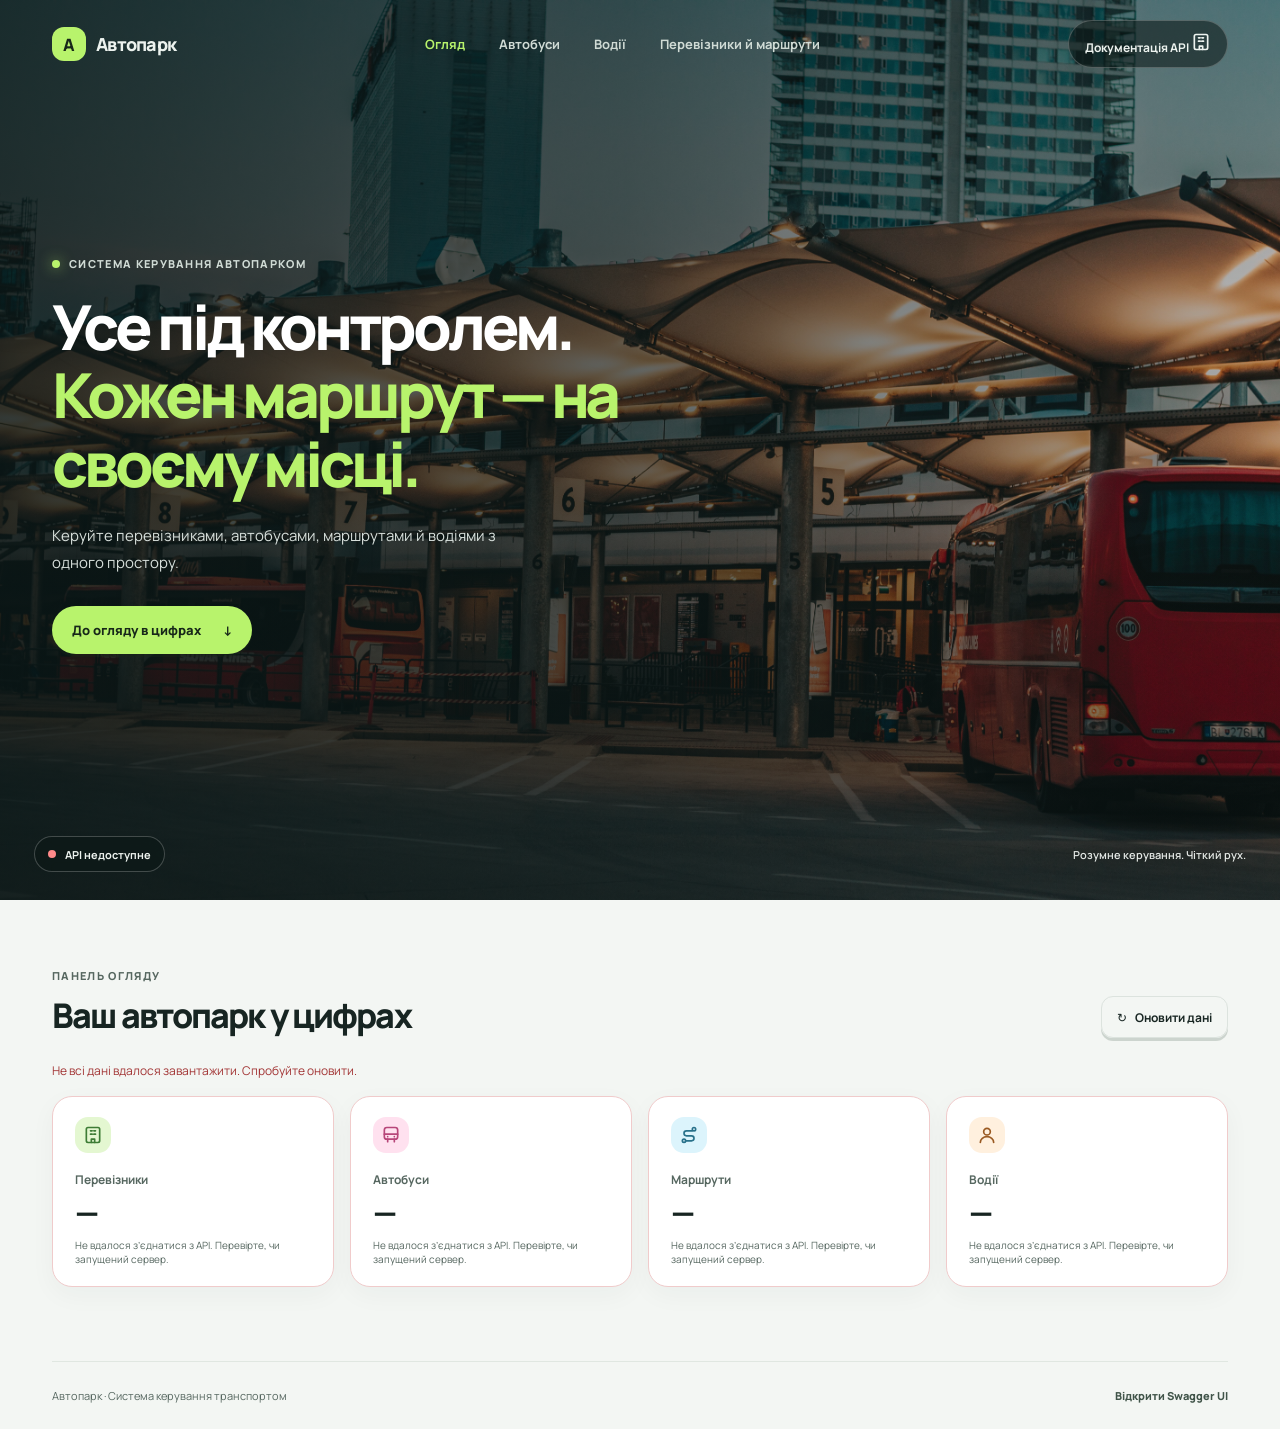
==== commit ec4c97a9: "Full-screen hero, 404 page, security README section Co-authored-by: Copilot <223556219+Copilot@users" ====
--- a/frontend/index.html
+++ b/frontend/index.html
@@ -14,8 +14,7 @@
     <script type="module" src="js/navigation.js"></script>
   </head>
   <body>
-    <div class="page">
-      <header class="header">
+    <header class="header header--overlay">
         <a class="header__brand" href="index.html" aria-label="Автопарк — головна">
           <span class="header__brand-mark" aria-hidden="true">A</span>
           <span>Автопарк</span>
@@ -30,9 +29,9 @@
           <a class="nav__link" href="resources.html">Перевізники й маршрути</a>
         </nav>
         <a class="header__docs" href="http://127.0.0.1:8000/docs" target="_blank" rel="noreferrer" aria-label="Документація API"><span class="header__docs-label">Документація API</span> <span aria-hidden="true"><svg class="stats__svg" viewBox="0 0 24 24" fill="none" stroke="currentColor" stroke-width="2" stroke-linecap="round" stroke-linejoin="round"><rect x="4" y="3" width="16" height="18" rx="2"/><path d="M9 7h2M13 7h2M9 11h2M13 11h2M10 21v-4h4v4"/></svg></span></a>
-      </header>
+    </header>
 
-      <main>
+    <main>
         <section class="hero" id="overview" aria-labelledby="hero-title">
           <div class="hero__content">
             <p class="eyebrow"><span class="eyebrow__dot"></span> Система керування автопарком</p>
@@ -49,6 +48,7 @@
           </div>
         </section>
 
+        <div class="page">
         <section class="overview" id="resources" aria-labelledby="resources-title">
           <div class="overview__heading">
             <div>
@@ -87,8 +87,10 @@
             </a>
           </div>
         </section>
-      </main>
+        </div>
+    </main>
 
+    <div class="page">
       <footer class="footer">
         <span>Автопарк <span aria-hidden="true">·</span> Система керування транспортом</span>
         <a href="http://127.0.0.1:8000/docs" target="_blank" rel="noreferrer">Відкрити Swagger UI</a>
--- a/frontend/css/styles.css
+++ b/frontend/css/styles.css
@@ -1449,6 +1449,140 @@
   }
 }
 
+/* Повноекранний hero з шапкою поверх зображення */
+.header--overlay {
+  position: absolute;
+  z-index: 10;
+  top: 0;
+  right: 0;
+  left: 0;
+  width: min(1440px, 100%);
+  margin: 0 auto;
+  padding-right: 52px;
+  padding-left: 52px;
+  box-sizing: border-box;
+  color: var(--color-on-hero);
+}
+
+.header--overlay .nav {
+  color: var(--color-hero-muted);
+}
+
+.header--overlay .nav__link:hover,
+.header--overlay .nav__link.nav__link--active {
+  color: var(--color-primary);
+}
+
+.header--overlay .header__docs {
+  border-color: var(--color-hero-status-border);
+  background: var(--color-hero-status);
+}
+
+.header--overlay .header__docs:hover {
+  border-color: var(--color-primary);
+  background: var(--color-hero-status);
+  color: var(--color-primary);
+}
+
+.hero {
+  min-height: 100vh;
+  min-height: 100svh;
+  border-radius: 0;
+}
+
+.hero__content {
+  width: 100%;
+  max-width: none;
+  box-sizing: border-box;
+  padding: 130px 52px 120px max(52px, calc((100% - 1440px) / 2 + 52px));
+}
+
+.hero__bottom {
+  right: max(34px, calc((100% - 1440px) / 2 + 52px));
+  left: max(34px, calc((100% - 1440px) / 2 + 52px));
+}
+
+@media (max-width: 800px) {
+  .header--overlay {
+    padding-right: 24px;
+    padding-left: 24px;
+  }
+
+  .hero__content {
+    padding: 120px 24px 110px;
+  }
+
+  .hero__bottom {
+    right: 24px;
+    left: 24px;
+  }
+}
+
+@media (max-width: 520px) {
+  .header--overlay {
+    padding-right: 14px;
+    padding-left: 14px;
+  }
+
+  .hero__content {
+    padding: 110px 18px 100px;
+  }
+
+  .hero__bottom {
+    right: 18px;
+    left: 18px;
+  }
+}
+
+@media (max-width: 767.98px) {
+  .header--overlay .nav {
+    color: var(--color-muted);
+  }
+
+  .header--overlay .nav__link:hover,
+  .header--overlay .nav__link.nav__link--active {
+    color: var(--color-green-dark);
+  }
+}
+
+/* Повноекранна сторінка помилки */
+.error-page {
+  display: grid;
+  min-height: 100vh;
+  min-height: 100svh;
+  place-items: center;
+  padding: 24px;
+  box-sizing: border-box;
+  background:
+    linear-gradient(0deg, rgb(9 22 22 / 62%), rgb(9 22 22 / 62%)),
+    url("../static/old_error.jpg") center / cover no-repeat;
+  color: var(--color-white);
+  text-align: center;
+}
+
+.error-page__box {
+  max-width: 520px;
+}
+
+.error-page__code {
+  margin: 0;
+  font-size: clamp(72px, 18vw, 140px);
+  font-weight: 800;
+  letter-spacing: -0.06em;
+  line-height: 1;
+}
+
+.error-page__title {
+  margin: 8px 0 12px;
+  font-size: clamp(22px, 4vw, 30px);
+}
+
+.error-page__text {
+  margin: 0 0 28px;
+  color: var(--color-hero-copy);
+  line-height: 1.6;
+}
+
 @media (prefers-reduced-motion: reduce) {
   *,
   *::before,
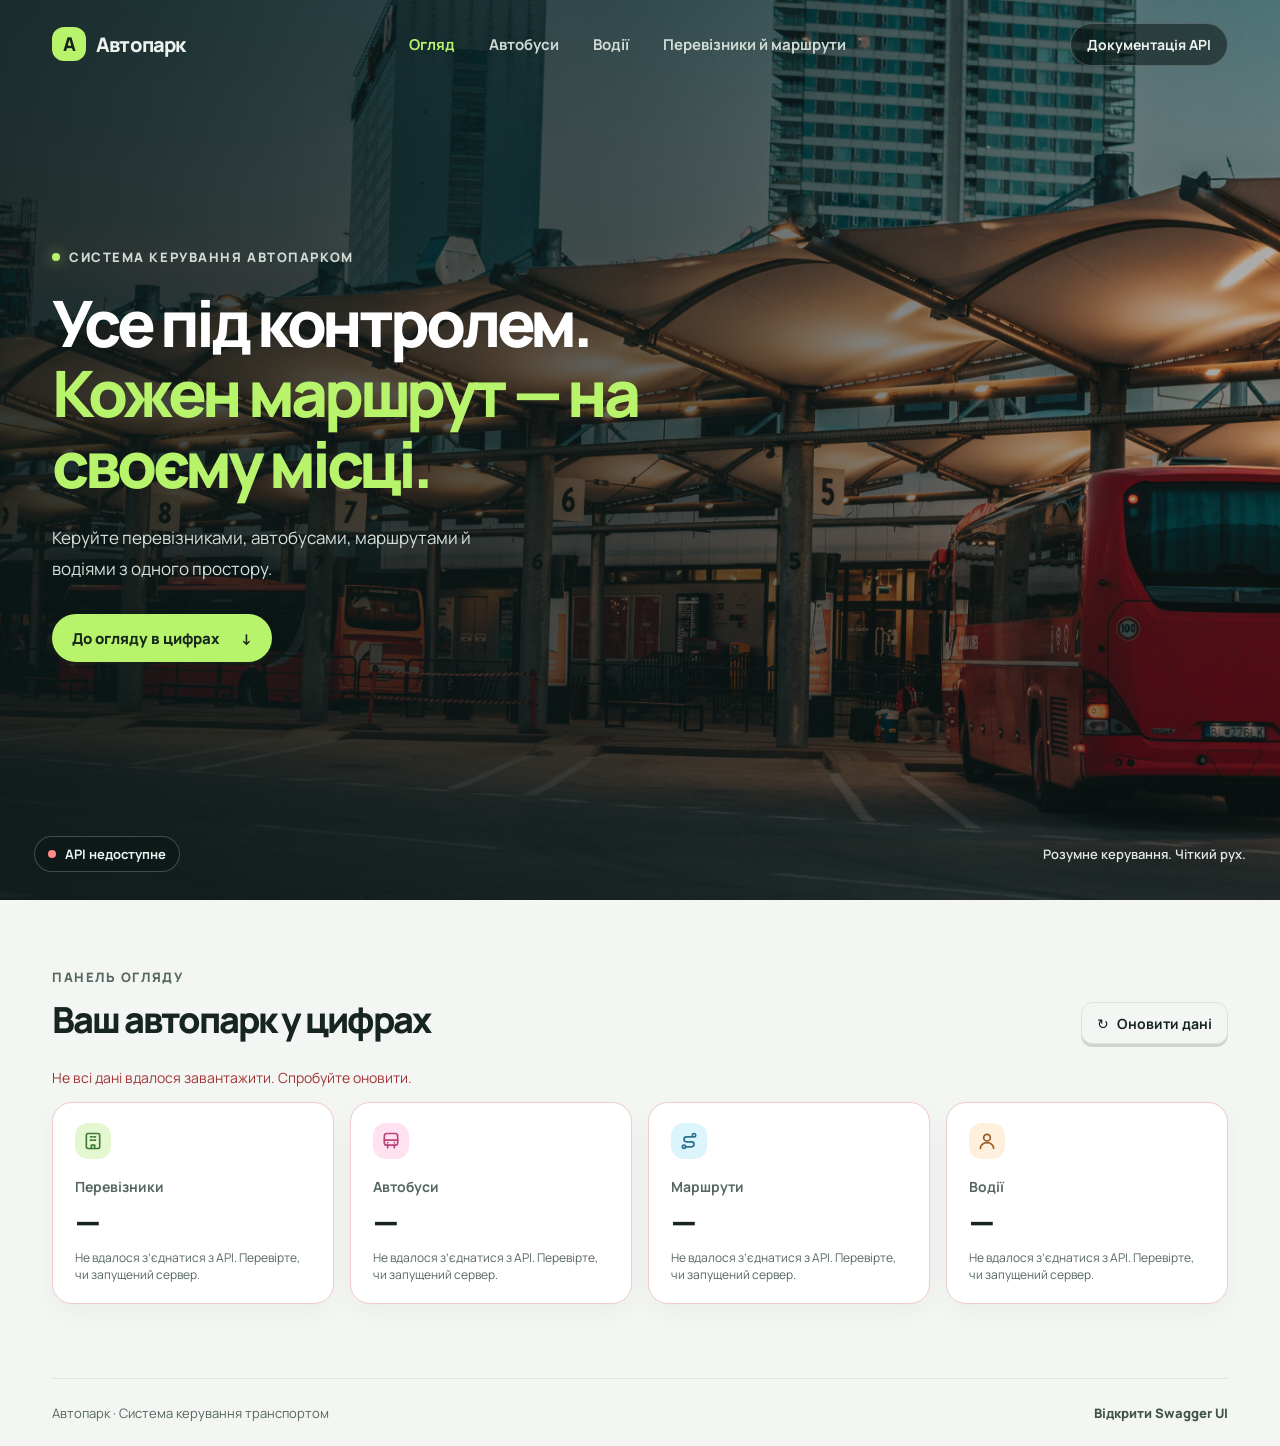
==== commit 555381f6: "Font sizes in rem (+2px) with a single root base Co-authored-by: Copilot <223556219+Copilot@users.no" ====
--- a/frontend/index.html
+++ b/frontend/index.html
@@ -28,7 +28,8 @@
           <a class="nav__link" href="drivers.html">Водії</a>
           <a class="nav__link" href="resources.html">Перевізники й маршрути</a>
         </nav>
-        <a class="header__docs" href="http://127.0.0.1:8000/docs" target="_blank" rel="noreferrer" aria-label="Документація API"><span class="header__docs-label">Документація API</span> <span aria-hidden="true"><svg class="stats__svg" viewBox="0 0 24 24" fill="none" stroke="currentColor" stroke-width="2" stroke-linecap="round" stroke-linejoin="round"><rect x="4" y="3" width="16" height="18" rx="2"/><path d="M9 7h2M13 7h2M9 11h2M13 11h2M10 21v-4h4v4"/></svg></span></a>
+        <a class="header__docs" href="http://127.0.0.1:8000/docs" target="_blank" rel="noreferrer" aria-label="Документація API"><span class="header__docs-label">Документація API</span>
+        </a>
     </header>
 
     <main>
--- a/frontend/css/styles.css
+++ b/frontend/css/styles.css
@@ -60,6 +60,8 @@
 }
 
 html {
+  /* Єдина база: усі font-size у rem, тож масштаб міняється тут (16px = 100%) */
+  font-size: 100%;
   scroll-behavior: smooth;
 }
 
@@ -98,7 +100,7 @@
   color: var(--color-text);
   cursor: pointer;
   font: inherit;
-  font-size: 12px;
+  font-size: 0.875rem;
   font-weight: 700;
   text-align: center;
   transition:
@@ -172,7 +174,7 @@
 
 .form__label {
   color: var(--color-text);
-  font-size: 13px;
+  font-size: 0.9375rem;
   font-weight: 700;
 }
 
@@ -197,12 +199,12 @@
 
 .form__hint {
   color: var(--color-muted);
-  font-size: 12px;
+  font-size: 0.875rem;
 }
 
 .form__error {
   color: var(--color-danger);
-  font-size: 12px;
+  font-size: 0.875rem;
   font-weight: 600;
 }
 
@@ -217,7 +219,7 @@
   width: 100%;
   border-collapse: collapse;
   color: var(--color-text);
-  font-size: 13px;
+  font-size: 0.9375rem;
   text-align: left;
 }
 
@@ -246,7 +248,7 @@
   gap: 6px;
   padding: 4px 9px;
   border-radius: var(--radius-pill);
-  font-size: 11px;
+  font-size: 0.8125rem;
   font-weight: 800;
 }
 
@@ -326,14 +328,14 @@
 
 .resource__intro h1 {
   margin: 0;
-  font-size: clamp(30px, 4vw, 44px);
+  font-size: clamp(2rem, 4vw, 2.875rem);
   letter-spacing: -0.055em;
 }
 
 .resource__intro > p:last-child {
   margin: 12px 0 0;
   color: var(--color-muted);
-  font-size: 14px;
+  font-size: 1rem;
 }
 
 .notice {
@@ -370,13 +372,13 @@
 .resource__heading h2,
 .dialog__heading h2 {
   margin: 0;
-  font-size: clamp(20px, 3vw, 26px);
+  font-size: clamp(1.375rem, 3vw, 1.75rem);
   letter-spacing: -0.04em;
 }
 
 .resource__count {
   color: var(--color-muted);
-  font-size: 14px;
+  font-size: 1rem;
   font-weight: 600;
   letter-spacing: 0;
   white-space: nowrap;
@@ -405,7 +407,7 @@
 .drivers__summary {
   margin: 0 0 12px;
   color: var(--color-muted);
-  font-size: 12px;
+  font-size: 0.875rem;
 }
 
 .pagination {
@@ -422,7 +424,7 @@
 
 .pagination__indicator {
   color: var(--color-text);
-  font-size: 12px;
+  font-size: 0.875rem;
   font-weight: 700;
   text-align: center;
 }
@@ -430,7 +432,7 @@
 .resource__state {
   margin: 0;
   color: var(--color-muted);
-  font-size: 13px;
+  font-size: 0.9375rem;
 }
 
 .resource__state[data-state="error"] {
@@ -464,12 +466,12 @@
 
 .detail dt {
   color: var(--color-muted);
-  font-size: 12px;
+  font-size: 0.875rem;
 }
 
 .detail dd {
   margin: 4px 0 0;
-  font-size: 15px;
+  font-size: 1.0625rem;
   font-weight: 700;
   overflow-wrap: anywhere;
 }
@@ -481,7 +483,7 @@
   border-radius: var(--radius-control);
   background: var(--color-danger-soft);
   color: var(--color-danger);
-  font-size: 13px;
+  font-size: 0.9375rem;
 }
 
 .action-message[data-state="success"] {
@@ -523,7 +525,7 @@
 .button--compact {
   min-height: 34px;
   padding: 0 10px;
-  font-size: 11px;
+  font-size: 0.8125rem;
   white-space: nowrap;
 }
 
@@ -590,7 +592,7 @@
   color: var(--color-text);
   cursor: pointer;
   font: inherit;
-  font-size: 24px;
+  font-size: 1.625rem;
   line-height: 1;
 }
 
@@ -632,7 +634,7 @@
   width: max-content;
   align-items: center;
   gap: 10px;
-  font-size: 18px;
+  font-size: 1.25rem;
   font-weight: 800;
   letter-spacing: -0.04em;
   white-space: nowrap;
@@ -646,7 +648,7 @@
   border-radius: 12px;
   background: var(--color-primary);
   color: var(--color-primary-ink);
-  font-size: 17px;
+  font-size: 1.1875rem;
 }
 
 .nav {
@@ -656,7 +658,7 @@
   justify-content: center;
   gap: 34px;
   color: var(--color-muted);
-  font-size: 13px;
+  font-size: 0.9375rem;
   font-weight: 700;
 }
 
@@ -710,7 +712,7 @@
   padding: 11px 16px;
   border: 1px solid var(--color-border);
   border-radius: 999px;
-  font-size: 12px;
+  font-size: 0.875rem;
   font-weight: 700;
 }
 
@@ -748,7 +750,7 @@
   gap: 9px;
   margin: 0 0 22px;
   color: var(--color-hero-muted);
-  font-size: 11px;
+  font-size: 0.8125rem;
   font-weight: 800;
   letter-spacing: 0.12em;
   text-transform: uppercase;
@@ -765,7 +767,7 @@
 .hero h1 {
   max-width: 690px;
   margin: 0;
-  font-size: clamp(34px, 5vw, 62px);
+  font-size: clamp(2.25rem, 5vw, 4rem);
   font-weight: 800;
   letter-spacing: -0.065em;
   line-height: 1.1;
@@ -779,7 +781,7 @@
   max-width: 480px;
   margin: 24px 0 30px;
   color: var(--color-hero-copy);
-  font-size: 15px;
+  font-size: 1.0625rem;
   line-height: 1.8;
 }
 
@@ -792,7 +794,7 @@
   border-radius: 999px;
   background: var(--color-primary);
   color: var(--color-primary-ink);
-  font-size: 13px;
+  font-size: 0.9375rem;
   font-weight: 800;
   transition: transform var(--transition-control), background var(--transition-control);
 }
@@ -823,7 +825,7 @@
   border-radius: 999px;
   background: var(--color-hero-status);
   color: var(--color-on-hero);
-  font-size: 11px;
+  font-size: 0.8125rem;
   font-weight: 700;
   backdrop-filter: blur(10px);
 }
@@ -845,7 +847,7 @@
 
 .hero__caption {
   color: var(--color-hero-caption);
-  font-size: 11px;
+  font-size: 0.8125rem;
   font-weight: 600;
 }
 
@@ -868,7 +870,7 @@
 
 .overview__heading h2 {
   margin: 0;
-  font-size: clamp(24px, 3vw, 34px);
+  font-size: clamp(1.625rem, 3vw, 2.25rem);
   font-weight: 800;
   letter-spacing: -0.055em;
 }
@@ -881,7 +883,7 @@
   min-height: 20px;
   margin: 0 0 14px;
   color: var(--color-muted);
-  font-size: 12px;
+  font-size: 0.875rem;
 }
 
 .overview__message[data-state="error"] {
@@ -912,7 +914,7 @@
   height: 36px;
   place-items: center;
   border-radius: 13px;
-  font-size: 18px;
+  font-size: 1.25rem;
   font-weight: 800;
 }
 
@@ -939,13 +941,13 @@
 .stats__label {
   margin: 18px 0 3px;
   color: var(--color-muted);
-  font-size: 12px;
+  font-size: 0.875rem;
   font-weight: 700;
 }
 
 .stats__value {
   margin: 0;
-  font-size: 31px;
+  font-size: 2.0625rem;
   font-weight: 800;
   letter-spacing: -0.06em;
 }
@@ -953,7 +955,7 @@
 .stats__note {
   margin: 5px 0 0;
   color: var(--color-muted);
-  font-size: 10px;
+  font-size: 0.75rem;
 }
 
 .stats__card[data-state="error"] {
@@ -968,7 +970,7 @@
   gap: 16px;
   border-top: 1px solid var(--color-footer-border);
   color: var(--color-muted);
-  font-size: 11px;
+  font-size: 0.8125rem;
 }
 
 .footer a {
@@ -1040,7 +1042,7 @@
 
   .header__brand {
     gap: 7px;
-    font-size: 15px;
+    font-size: 1.0625rem;
   }
 
   .header__brand-mark {
@@ -1049,12 +1051,12 @@
   }
 
   .nav {
-    font-size: 11px;
+    font-size: 0.8125rem;
   }
 
   .header__docs {
     padding: 9px 11px;
-    font-size: 10px;
+    font-size: 0.75rem;
     white-space: nowrap;
   }
 
@@ -1073,11 +1075,11 @@
   }
 
   .hero h1 {
-    font-size: clamp(33px, 9vw, 46px);
+    font-size: clamp(2.1875rem, 9vw, 3rem);
   }
 
   .hero__copy {
-    font-size: 13px;
+    font-size: 0.9375rem;
   }
 
   .hero__bottom {
@@ -1088,7 +1090,7 @@
 
   .api-status {
     max-width: 75%;
-    font-size: 10px;
+    font-size: 0.75rem;
   }
 
   .hero__caption {
@@ -1106,7 +1108,7 @@
   .overview__refresh {
     min-height: 38px;
     padding: 0 10px;
-    font-size: 10px;
+    font-size: 0.75rem;
     white-space: nowrap;
   }
 
@@ -1121,7 +1123,7 @@
   }
 
   .stats__value {
-    font-size: 27px;
+    font-size: 1.8125rem;
   }
 
   .footer {
@@ -1266,7 +1268,7 @@
 
 .button__icon {
   display: none;
-  font-size: 17px;
+  font-size: 1.1875rem;
   line-height: 1;
 }
 
@@ -1385,7 +1387,7 @@
   padding: 0 52px;
   background: var(--color-green);
   color: var(--color-white);
-  font-size: 15px;
+  font-size: 1.0625rem;
   font-weight: 700;
   text-align: center;
   transform: translateY(-100%);
@@ -1401,7 +1403,7 @@
 }
 
 .banner__icon {
-  font-size: 20px;
+  font-size: 1.375rem;
 }
 
 /* Маленьке вікно підтвердження замість window.confirm */
@@ -1412,7 +1414,7 @@
 
 .confirm__text {
   margin: 0 0 18px;
-  font-size: 14px;
+  font-size: 1rem;
   line-height: 1.45;
 }
 
@@ -1426,7 +1428,7 @@
   .banner {
     min-height: 64px;
     padding: 0 16px;
-    font-size: 14px;
+    font-size: 1rem;
   }
 
   .button--action {
@@ -1566,7 +1568,7 @@
 
 .error-page__code {
   margin: 0;
-  font-size: clamp(72px, 18vw, 140px);
+  font-size: clamp(4.625rem, 18vw, 8.875rem);
   font-weight: 800;
   letter-spacing: -0.06em;
   line-height: 1;
@@ -1574,7 +1576,7 @@
 
 .error-page__title {
   margin: 8px 0 12px;
-  font-size: clamp(22px, 4vw, 30px);
+  font-size: clamp(1.5rem, 4vw, 2rem);
 }
 
 .error-page__text {
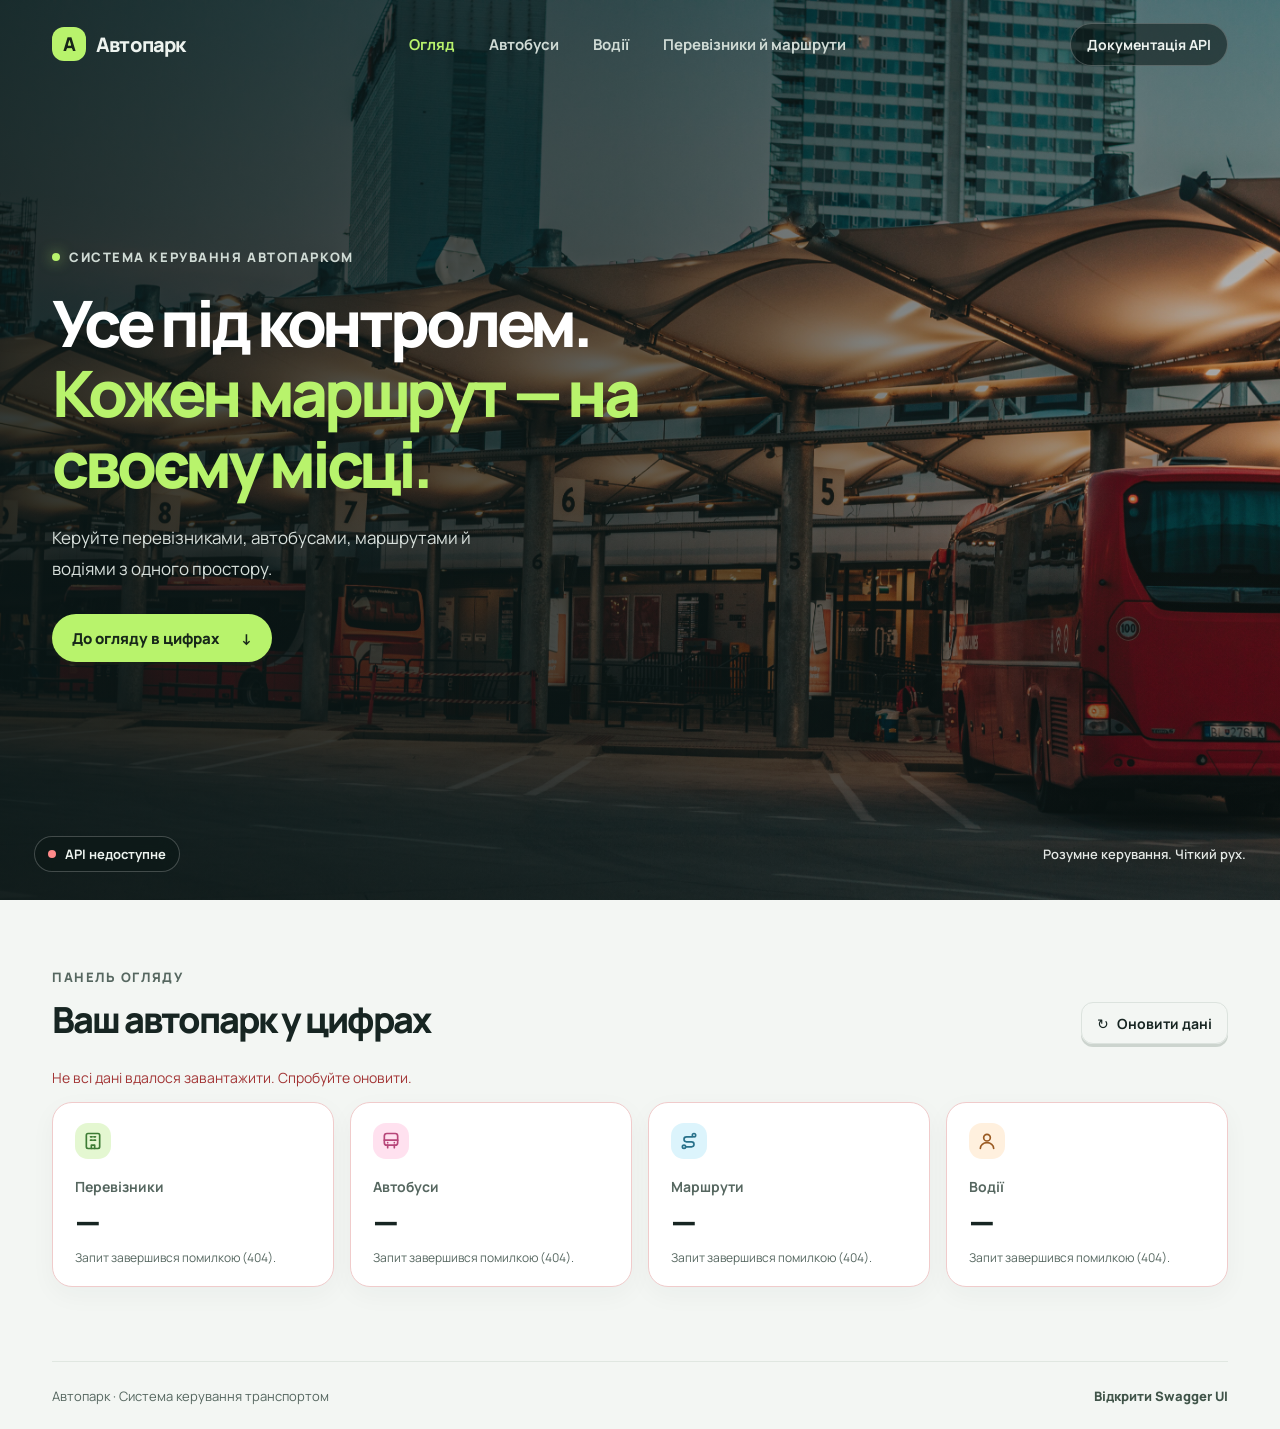
==== commit 473558b6: "favicon refresh" ====
--- a/frontend/index.html
+++ b/frontend/index.html
@@ -1,11 +1,11 @@
 <!doctype html>
 <html lang="uk">
-  <head>
+  <!-- <head> -->
     <meta charset="utf-8">
     <meta name="viewport" content="width=device-width, initial-scale=1">
     <meta name="theme-color" content="#101918">
     <title>Автопарк — головна</title>
-    <link rel="icon" href="favicon.ico?v=2" type="image/x-icon" sizes="any">
+    <link rel="icon" href="/favicon.ico?v=2" type="image/x-icon" sizes="any">
     <link rel="preconnect" href="https://fonts.googleapis.com">
     <link rel="preconnect" href="https://fonts.gstatic.com" crossorigin>
     <link href="https://fonts.googleapis.com/css2?family=Manrope:wght@400;500;600;700;800&display=swap" rel="stylesheet">
